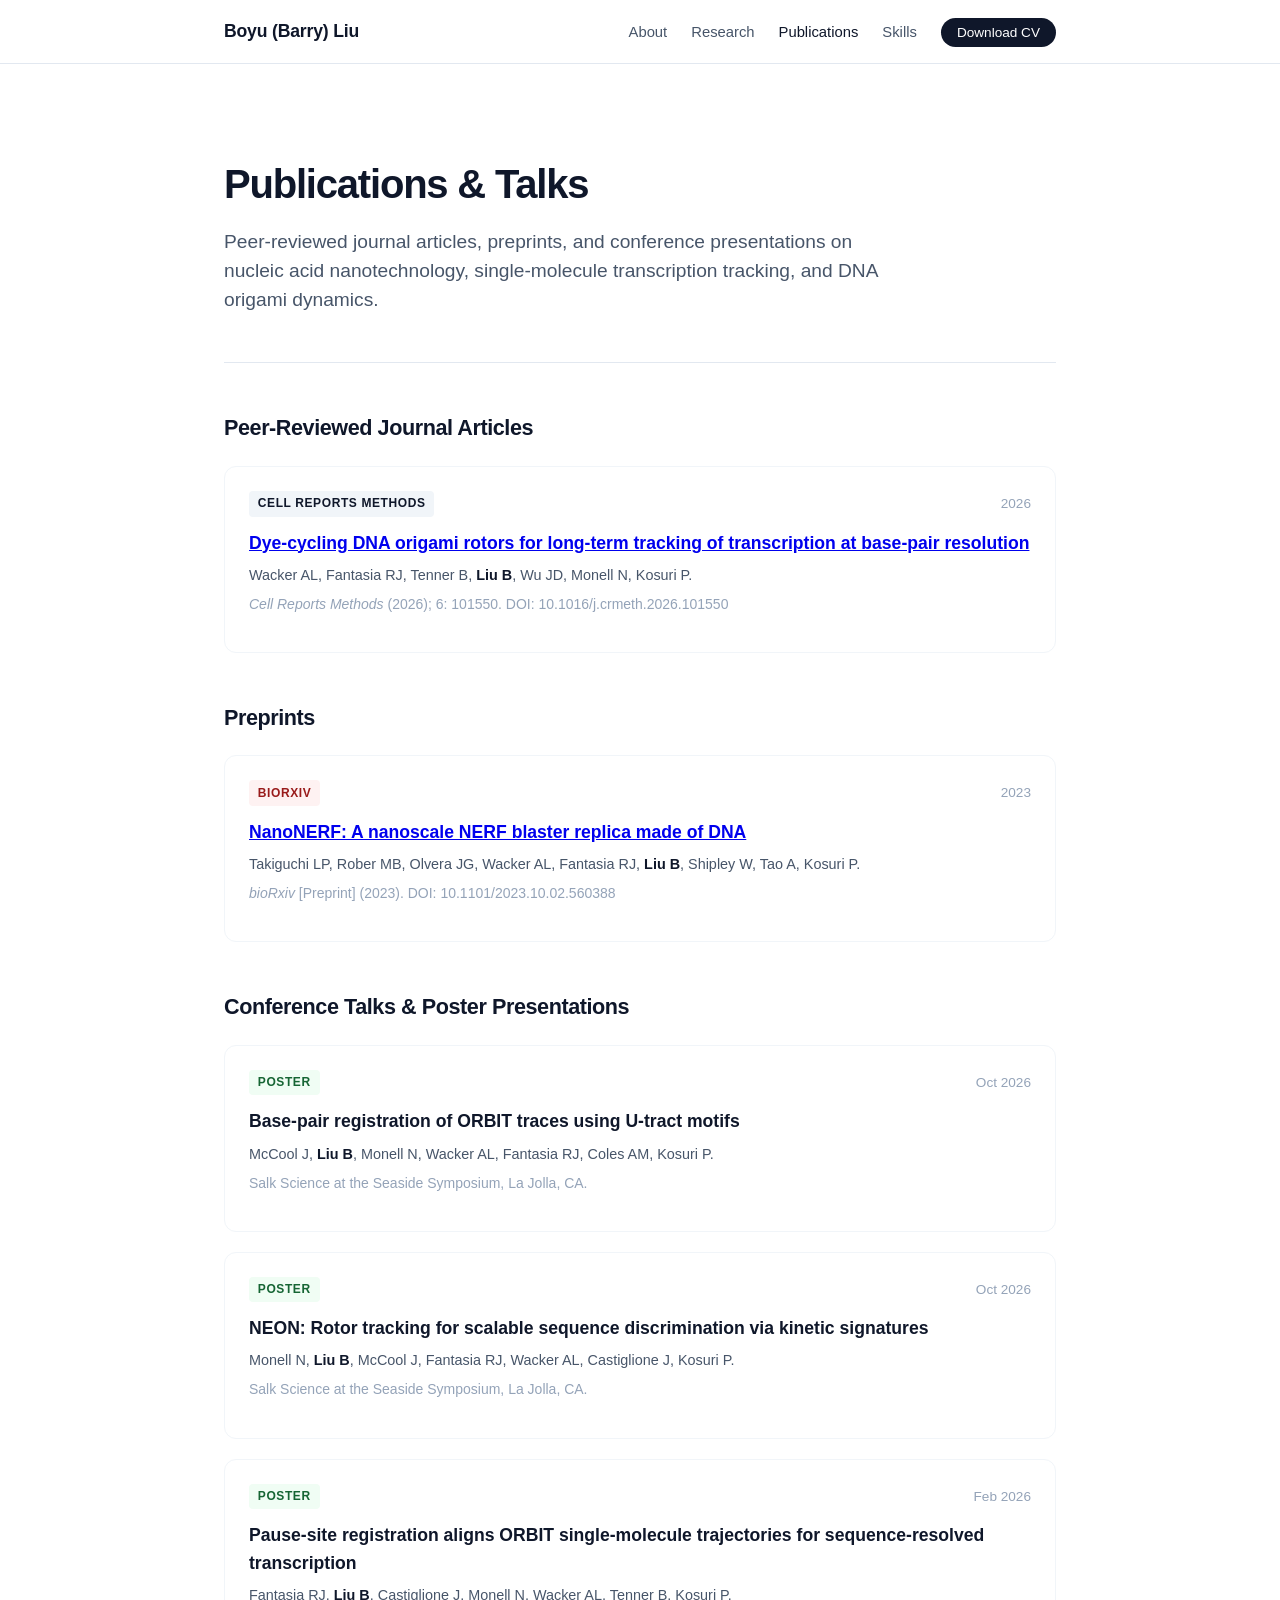
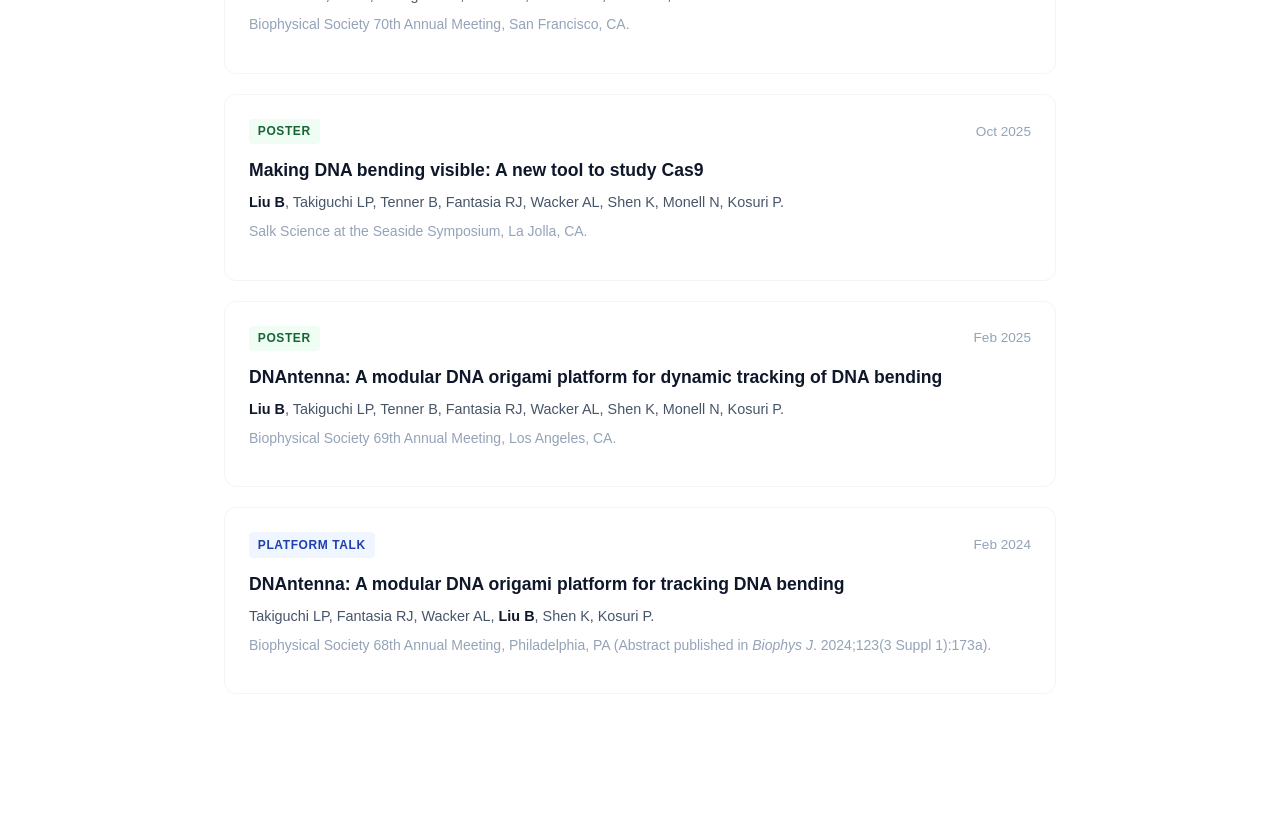
==== publications.html @ 41443f29 "Try rembedded url to fix the DOI not loading issue" ====
<!DOCTYPE html>
<html lang="en">
<head>
  <meta charset="UTF-8">
  <meta name="viewport" content="width=device-width, initial-scale=1.0">
  <title>Publications — Boyu (Barry) Liu</title>
  <link rel="stylesheet" href="style.css">
</head>
<body>

  <!-- Fixed Top Navigation Bar -->
  <header class="site-header">
    <div class="header-container">
      <a href="index.html" class="site-title">Boyu (Barry) Liu</a>
      <nav>
        <ul class="nav-menu">
          <li><a href="index.html" class="nav-link">About</a></li>
          <li><a href="research.html" class="nav-link">Research</a></li>
          <li><a href="publications.html" class="nav-link active">Publications</a></li>
          <li><a href="skills.html" class="nav-link">Skills</a></li>
          <li><a href="CV/Boyu Liu CV 2026.pdf" download="Boyu_Liu_CV_2026.pdf" class="nav-link nav-cta">Download CV</a></li>
        </ul>
      </nav>
    </div>
  </header>

  <!-- Main Publications Container -->
  <main class="main-container">
    
    <!-- Hero Section -->
    <section class="hero-section">
      <h1 class="hero-name">Publications & Talks</h1>
      <p class="hero-subtitle">
        Peer-reviewed journal articles, preprints, and conference presentations on nucleic acid nanotechnology, single-molecule transcription tracking, and DNA origami dynamics.
      </p>
    </section>

    <!-- 1. Peer-Reviewed Journal Articles -->
    <section class="publication-group">
      <h2 class="section-title">Peer-Reviewed Journal Articles</h2>
      <div class="card-grid">

        <article class="card">
          <div class="card-header-meta">
            <span class="badge badge-journal">Cell Reports Methods</span>
            <span class="meta-date">2026</span>
          </div>
          <h3 class="card-title"><a href="https://www.cell.com/cell-reports-methods/fulltext/S2667-2375(26)00251-1">
            Dye-cycling DNA origami rotors for long-term tracking of transcription at base-pair resolution</a>
          </h3>
          <p class="authors-list">
            Wacker AL, Fantasia RJ, Tenner B, <strong>Liu B</strong>, Wu JD, Monell N, Kosuri P.
          </p>
          <p class="pub-journal-details">
            <em>Cell Reports Methods</em> (2026); 6: 101550. DOI: 10.1016/j.crmeth.2026.101550
          </p>
        </article>

      </div>
    </section>

    <!-- 2. Preprints -->
    <section class="publication-group">
      <h2 class="section-title">Preprints</h2>
      <div class="card-grid">

        <article class="card">
          <div class="card-header-meta">
            <span class="badge badge-preprint">bioRxiv</span>
            <span class="meta-date">2023</span>
          </div>
          <h3 class="card-title"><a href="https://www.biorxiv.org/content/10.1101/2023.10.02.560388v1">
            NanoNERF: A nanoscale NERF blaster replica made of DNA</a>
          </h3>
          <p class="authors-list">
            Takiguchi LP, Rober MB, Olvera JG, Wacker AL, Fantasia RJ, <strong>Liu B</strong>, Shipley W, Tao A, Kosuri P.
          </p>
          <p class="pub-journal-details">
            <em>bioRxiv</em> [Preprint] (2023). DOI: 10.1101/2023.10.02.560388
          </p>
        </article>

      </div>
    </section>

    <!-- 3. Conference Talks & Posters -->
    <section class="publication-group">
      <h2 class="section-title">Conference Talks & Poster Presentations</h2>
      <div class="card-grid">

        <!-- Poster 1 -->
        <article class="card">
          <div class="card-header-meta">
            <span class="badge badge-poster">Poster</span>
            <span class="meta-date">Oct 2026</span>
          </div>
          <h3 class="card-title">Base-pair registration of ORBIT traces using U-tract motifs</h3>
          <p class="authors-list">
            McCool J, <strong>Liu B</strong>, Monell N, Wacker AL, Fantasia RJ, Coles AM, Kosuri P.
          </p>
          <p class="pub-journal-details">
            Salk Science at the Seaside Symposium, La Jolla, CA.
          </p>
        </article>

        <!-- Poster 2 -->
        <article class="card">
          <div class="card-header-meta">
            <span class="badge badge-poster">Poster</span>
            <span class="meta-date">Oct 2026</span>
          </div>
          <h3 class="card-title">NEON: Rotor tracking for scalable sequence discrimination via kinetic signatures</h3>
          <p class="authors-list">
            Monell N, <strong>Liu B</strong>, McCool J, Fantasia RJ, Wacker AL, Castiglione J, Kosuri P.
          </p>
          <p class="pub-journal-details">
            Salk Science at the Seaside Symposium, La Jolla, CA.
          </p>
        </article>

        <!-- Poster 3 -->
        <article class="card">
          <div class="card-header-meta">
            <span class="badge badge-poster">Poster</span>
            <span class="meta-date">Feb 2026</span>
          </div>
          <h3 class="card-title">Pause-site registration aligns ORBIT single-molecule trajectories for sequence-resolved transcription</h3>
          <p class="authors-list">
            Fantasia RJ, <strong>Liu B</strong>, Castiglione J, Monell N, Wacker AL, Tenner B, Kosuri P.
          </p>
          <p class="pub-journal-details">
            Biophysical Society 70th Annual Meeting, San Francisco, CA.
          </p>
        </article>

        <!-- Poster 4 -->
        <article class="card">
          <div class="card-header-meta">
            <span class="badge badge-poster">Poster</span>
            <span class="meta-date">Oct 2025</span>
          </div>
          <h3 class="card-title">Making DNA bending visible: A new tool to study Cas9</h3>
          <p class="authors-list">
            <strong>Liu B</strong>, Takiguchi LP, Tenner B, Fantasia RJ, Wacker AL, Shen K, Monell N, Kosuri P.
          </p>
          <p class="pub-journal-details">
            Salk Science at the Seaside Symposium, La Jolla, CA.
          </p>
        </article>

        <!-- Poster 5 -->
        <article class="card">
          <div class="card-header-meta">
            <span class="badge badge-poster">Poster</span>
            <span class="meta-date">Feb 2025</span>
          </div>
          <h3 class="card-title">DNAntenna: A modular DNA origami platform for dynamic tracking of DNA bending</h3>
          <p class="authors-list">
            <strong>Liu B</strong>, Takiguchi LP, Tenner B, Fantasia RJ, Wacker AL, Shen K, Monell N, Kosuri P.
          </p>
          <p class="pub-journal-details">
            Biophysical Society 69th Annual Meeting, Los Angeles, CA.
          </p>
        </article>

        <!-- Platform Talk -->
        <article class="card">
          <div class="card-header-meta">
            <span class="badge badge-talk">Platform Talk</span>
            <span class="meta-date">Feb 2024</span>
          </div>
          <h3 class="card-title">DNAntenna: A modular DNA origami platform for tracking DNA bending</h3>
          <p class="authors-list">
            Takiguchi LP, Fantasia RJ, Wacker AL, <strong>Liu B</strong>, Shen K, Kosuri P.
          </p>
          <p class="pub-journal-details">
            Biophysical Society 68th Annual Meeting, Philadelphia, PA (Abstract published in <em>Biophys J</em>. 2024;123(3 Suppl 1):173a).
          </p>
        </article>

      </div>
    </section>

  </main>

</body>
</html>
---- style.css ----
/* ==========================================================================
   Global Theme Variables (Inspired by Take Control & Minimal Gallery)
   ========================================================================== */
:root {
  /* Color Palette */
  --bg-primary: #ffffff;
  --bg-secondary: #f8fafc;
  --bg-header: rgba(255, 255, 255, 0.85);
  --text-primary: #0f172a;
  --text-secondary: #475569;
  --text-muted: #94a3b8;
  --accent-color: #0f172a;
  --accent-hover: #1e293b;
  --border-color: #e2e8f0;
  --card-bg: #ffffff;
  --card-border: #f1f5f9;

  /* Typography & Layout */
  --font-sans: -apple-system, BlinkMacSystemFont, "SF Pro Display", "SF Pro Text", "Segoe UI", Roboto, sans-serif;
  --max-width: 880px;
  --header-height: 64px;
  --radius-sm: 8px;
  --radius-md: 12px;
  --radius-full: 9999px;
  --shadow-sm: 0 1px 3px rgba(0, 0, 0, 0.05);
  --shadow-md: 0 4px 12px rgba(0, 0, 0, 0.05);
}

/* Base Styles */
* {
  box-sizing: border-box;
  margin: 0;
  padding: 0;
}

body {
  font-family: var(--font-sans);
  background-color: var(--bg-primary);
  color: var(--text-primary);
  line-height: 1.6;
  -webkit-font-smoothing: antialiased;
  padding-top: var(--header-height);
}

/* ==========================================================================
   1. Top Sticky Header & Navigation Bar
   ========================================================================== */
.site-header {
  position: fixed;
  top: 0;
  left: 0;
  right: 0;
  height: var(--header-height);
  background: var(--bg-header);
  backdrop-filter: blur(12px);
  -webkit-backdrop-filter: blur(12px);
  border-bottom: 1px solid var(--border-color);
  z-index: 1000;
  display: flex;
  align-items: center;
}

.header-container {
  width: 100%;
  max-width: var(--max-width);
  margin: 0 auto;
  padding: 0 1.5rem;
  display: flex;
  justify-content: space-between;
  align-items: center;
}

.site-title {
  font-size: 1.1rem;
  font-weight: 600;
  color: var(--text-primary);
  text-decoration: none;
  letter-spacing: -0.01em;
}

.nav-menu {
  display: flex;
  align-items: center;
  gap: 1.5rem;
  list-style: none;
}

.nav-link {
  font-size: 0.925rem;
  font-weight: 500;
  color: var(--text-secondary);
  text-decoration: none;
  transition: color 0.15s ease;
}

.nav-link:hover,
.nav-link.active {
  color: var(--text-primary);
}

.nav-cta {
  background-color: var(--accent-color);
  color: #ffffff !important;
  padding: 0.45rem 1rem;
  border-radius: var(--radius-full);
  font-size: 0.85rem;
  font-weight: 500;
  transition: background-color 0.15s ease;
}

.nav-cta:hover {
  background-color: var(--accent-hover);
}

/* ==========================================================================
   2. Page Container & Hero Layout
   ========================================================================== */
.main-container {
  max-width: var(--max-width);
  margin: 0 auto;
  padding: 3rem 1.5rem 5rem;
}

.hero-section {
  padding: 2.5rem 0 3rem;
  border-bottom: 1px solid var(--border-color);
  margin-bottom: 3rem;
}

.hero-name {
  font-size: 2.5rem;
  font-weight: 700;
  letter-spacing: -0.03em;
  color: var(--text-primary);
  margin-bottom: 0.75rem;
}

.hero-subtitle {
  font-size: 1.2rem;
  color: var(--text-secondary);
  font-weight: 400;
  max-width: 680px;
  line-height: 1.5;
}

/* Cards & Section Styling */
.section-title {
  font-size: 1.35rem;
  font-weight: 600;
  letter-spacing: -0.02em;
  margin-bottom: 1.25rem;
  color: var(--text-primary);
}

.card-grid {
  display: grid;
  gap: 1.25rem;
  margin-bottom: 3rem;
}

.card {
  background-color: var(--card-bg);
  border: 1px solid var(--card-border);
  border-radius: var(--radius-md);
  padding: 1.5rem;
  transition: border-color 0.2s ease, box-shadow 0.2s ease;
}

.card:hover {
  border-color: var(--border-color);
  box-shadow: var(--shadow-md);
}

.card-title {
  font-size: 1.1rem;
  font-weight: 600;
  color: var(--text-primary);
  margin-bottom: 0.5rem;
}

.card-description {
  color: var(--text-secondary);
  font-size: 0.95rem;
}

/* Responsive Styles */
@media (max-width: 640px) {
  .hero-name {
    font-size: 2rem;
  }
  .nav-menu {
    gap: 1rem;
  }
  .nav-link {
    font-size: 0.85rem;
  }
}

/* Additional Research Component Styles */
.card-header-meta {
  display: flex;
  justify-content: space-between;
  align-items: center;
  margin-bottom: 0.75rem;
}

.badge {
  font-size: 0.75rem;
  font-weight: 600;
  text-transform: uppercase;
  letter-spacing: 0.05em;
  background-color: #f1f5f9;
  color: #334155;
  padding: 0.2rem 0.55rem;
  border-radius: 4px;
}

.meta-date {
  font-size: 0.85rem;
  color: var(--text-muted);
}

.key-points {
  margin: 1rem 0 1.25rem 1.2rem;
  color: var(--text-secondary);
  font-size: 0.925rem;
  line-height: 1.5;
}

.key-points li {
  margin-bottom: 0.4rem;
}

.tech-stack {
  display: flex;
  flex-wrap: wrap;
  gap: 0.4rem;
  margin-top: 1rem;
  padding-top: 1rem;
  border-top: 1px dashed var(--border-color);
}

.tag {
  font-size: 0.775rem;
  font-weight: 500;
  color: var(--text-secondary);
  background-color: var(--bg-secondary);
  border: 1px solid var(--border-color);
  padding: 0.2rem 0.6rem;
  border-radius: var(--radius-full);
}

/* Publication Specific Styles */
.authors-list {
  font-size: 0.9rem;
  color: var(--text-secondary);
  margin-bottom: 0.4rem;
  line-height: 1.5;
}

.authors-list strong {
  color: var(--text-primary);
  font-weight: 600;
}

.pub-journal-details {
  font-size: 0.875rem;
  color: var(--text-muted);
  margin-bottom: 0.8rem;
}

.pub-actions {
  margin-top: 0.75rem;
  padding-top: 0.75rem;
  border-top: 1px dashed var(--border-color);
}

.btn-doi {
  display: inline-block;
  font-size: 0.8rem;
  font-weight: 500;
  color: var(--text-primary);
  background-color: var(--bg-secondary);
  border: 1px solid var(--border-color);
  padding: 0.3rem 0.75rem;
  border-radius: var(--radius-sm);
  text-decoration: none;
  transition: all 0.15s ease;
}

.btn-doi:hover {
  background-color: var(--accent-color);
  color: #ffffff;
  border-color: var(--accent-color);
}

/* Publication Badges */
.badge-journal {
  background-color: #f1f5f9;
  color: #0f172a;
}

.badge-preprint {
  background-color: #fef2f2;
  color: #991b1b;
}

.badge-poster {
  background-color: #f0fdf4;
  color: #166534;
}

.badge-talk {
  background-color: #eff6ff;
  color: #1e40af;
}

/* Skill Specific Badges & Tags */
.skill-tags {
  display: flex;
  flex-wrap: wrap;
  gap: 0.5rem;
  margin-top: 1rem;
}

.badge-lab {
  background-color: #f0fdf4;
  color: #166534;
}

.badge-comp {
  background-color: #eff6ff;
  color: #1e40af;
}

.badge-general {
  background-color: #faf5ff;
  color: #6b21a8;
}
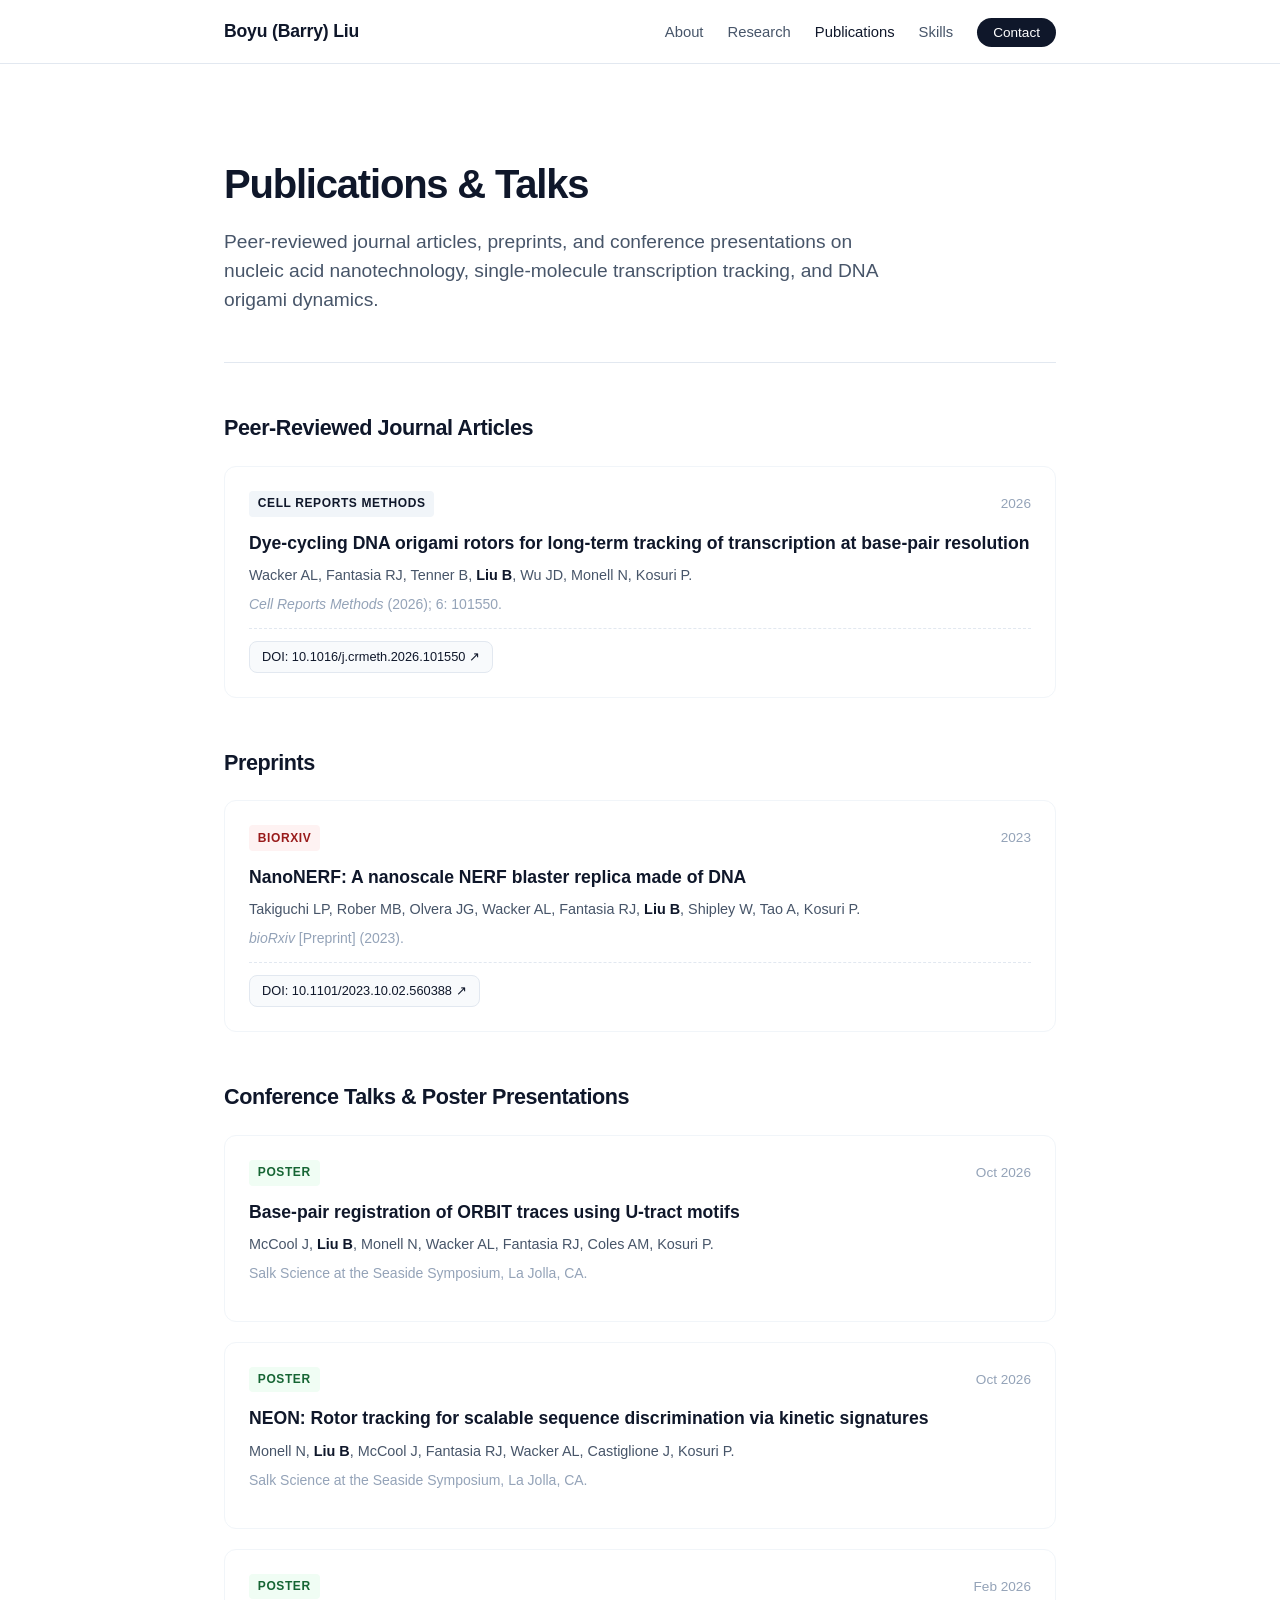
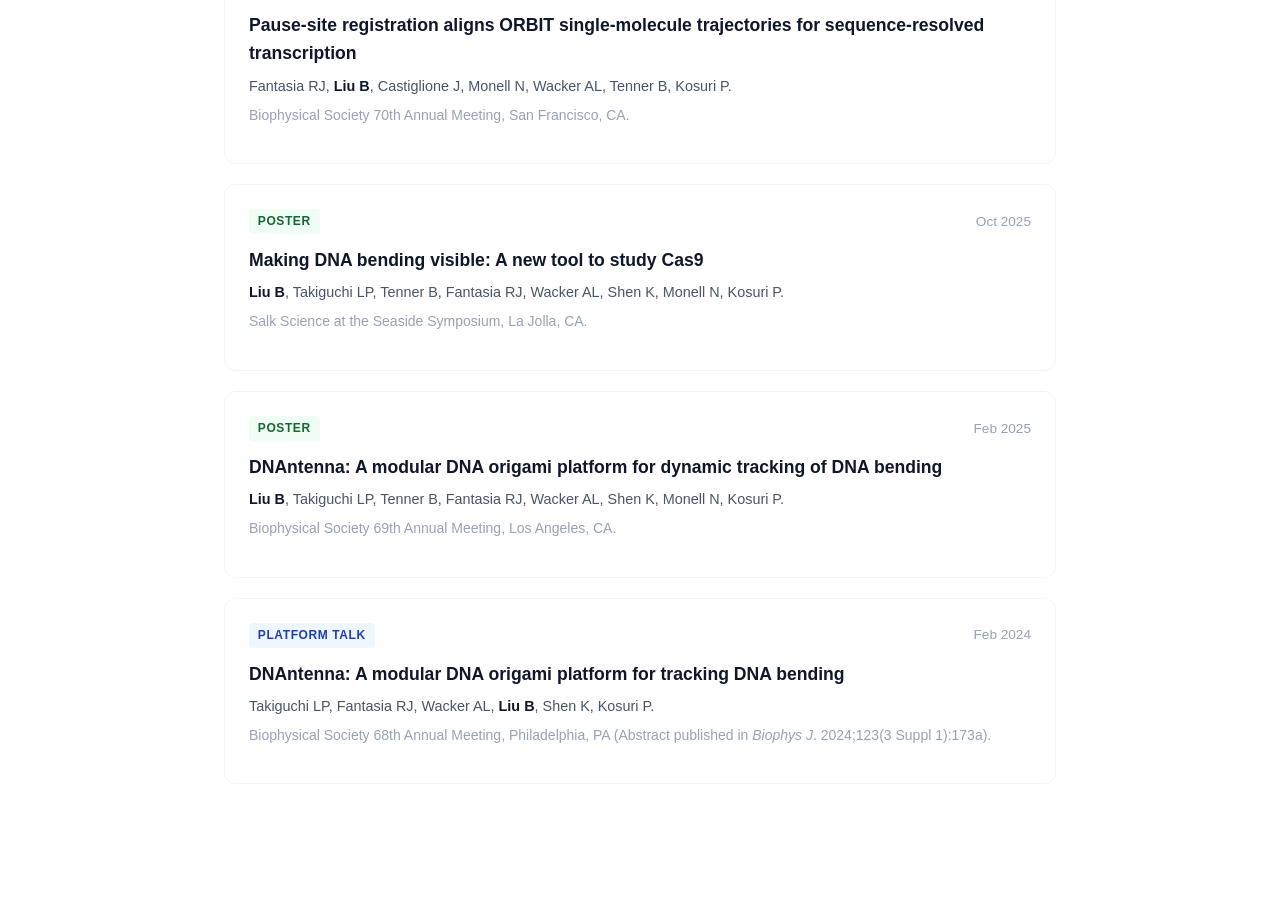
==== commit a42cb3ce: "Again, try to fix the broken DOI" ====
--- a/publications.html
+++ b/publications.html
@@ -18,7 +18,7 @@
           <li><a href="research.html" class="nav-link">Research</a></li>
           <li><a href="publications.html" class="nav-link active">Publications</a></li>
           <li><a href="skills.html" class="nav-link">Skills</a></li>
-          <li><a href="CV/Boyu Liu CV 2026.pdf" download="Boyu_Liu_CV_2026.pdf" class="nav-link nav-cta">Download CV</a></li>
+          <li><a href="mailto:barryliuapp@gmail.com" class="nav-link nav-cta">Contact</a></li>
         </ul>
       </nav>
     </div>
@@ -45,15 +45,16 @@
             <span class="badge badge-journal">Cell Reports Methods</span>
             <span class="meta-date">2026</span>
           </div>
-          <h3 class="card-title"><a href="https://www.cell.com/cell-reports-methods/fulltext/S2667-2375(26)00251-1">
-            Dye-cycling DNA origami rotors for long-term tracking of transcription at base-pair resolution</a>
-          </h3>
+          <h3 class="card-title">Dye-cycling DNA origami rotors for long-term tracking of transcription at base-pair resolution</h3>
           <p class="authors-list">
             Wacker AL, Fantasia RJ, Tenner B, <strong>Liu B</strong>, Wu JD, Monell N, Kosuri P.
           </p>
           <p class="pub-journal-details">
-            <em>Cell Reports Methods</em> (2026); 6: 101550. DOI: 10.1016/j.crmeth.2026.101550
+            <em>Cell Reports Methods</em> (2026); 6: 101550.
           </p>
+          <div class="pub-actions">
+            <a href="https://www.cell.com/cell-reports-methods/fulltext/S2667-2375(26)00251-1" target="_blank" rel="noopener" class="btn-doi">DOI: 10.1016/j.crmeth.2026.101550 ↗</a>
+          </div>
         </article>
 
       </div>
@@ -69,15 +70,16 @@
             <span class="badge badge-preprint">bioRxiv</span>
             <span class="meta-date">2023</span>
           </div>
-          <h3 class="card-title"><a href="https://www.biorxiv.org/content/10.1101/2023.10.02.560388v1">
-            NanoNERF: A nanoscale NERF blaster replica made of DNA</a>
-          </h3>
+          <h3 class="card-title">NanoNERF: A nanoscale NERF blaster replica made of DNA</h3>
           <p class="authors-list">
             Takiguchi LP, Rober MB, Olvera JG, Wacker AL, Fantasia RJ, <strong>Liu B</strong>, Shipley W, Tao A, Kosuri P.
           </p>
           <p class="pub-journal-details">
-            <em>bioRxiv</em> [Preprint] (2023). DOI: 10.1101/2023.10.02.560388
+            <em>bioRxiv</em> [Preprint] (2023).
           </p>
+          <div class="pub-actions">
+            <a href="https://www.biorxiv.org/content/10.1101/2023.10.02.560388v1" target="_blank" rel="noopener" class="btn-doi">DOI: 10.1101/2023.10.02.560388 ↗</a>
+          </div>
         </article>
 
       </div>
@@ -184,4 +186,4 @@
   </main>
 
 </body>
-</html>
+</html>
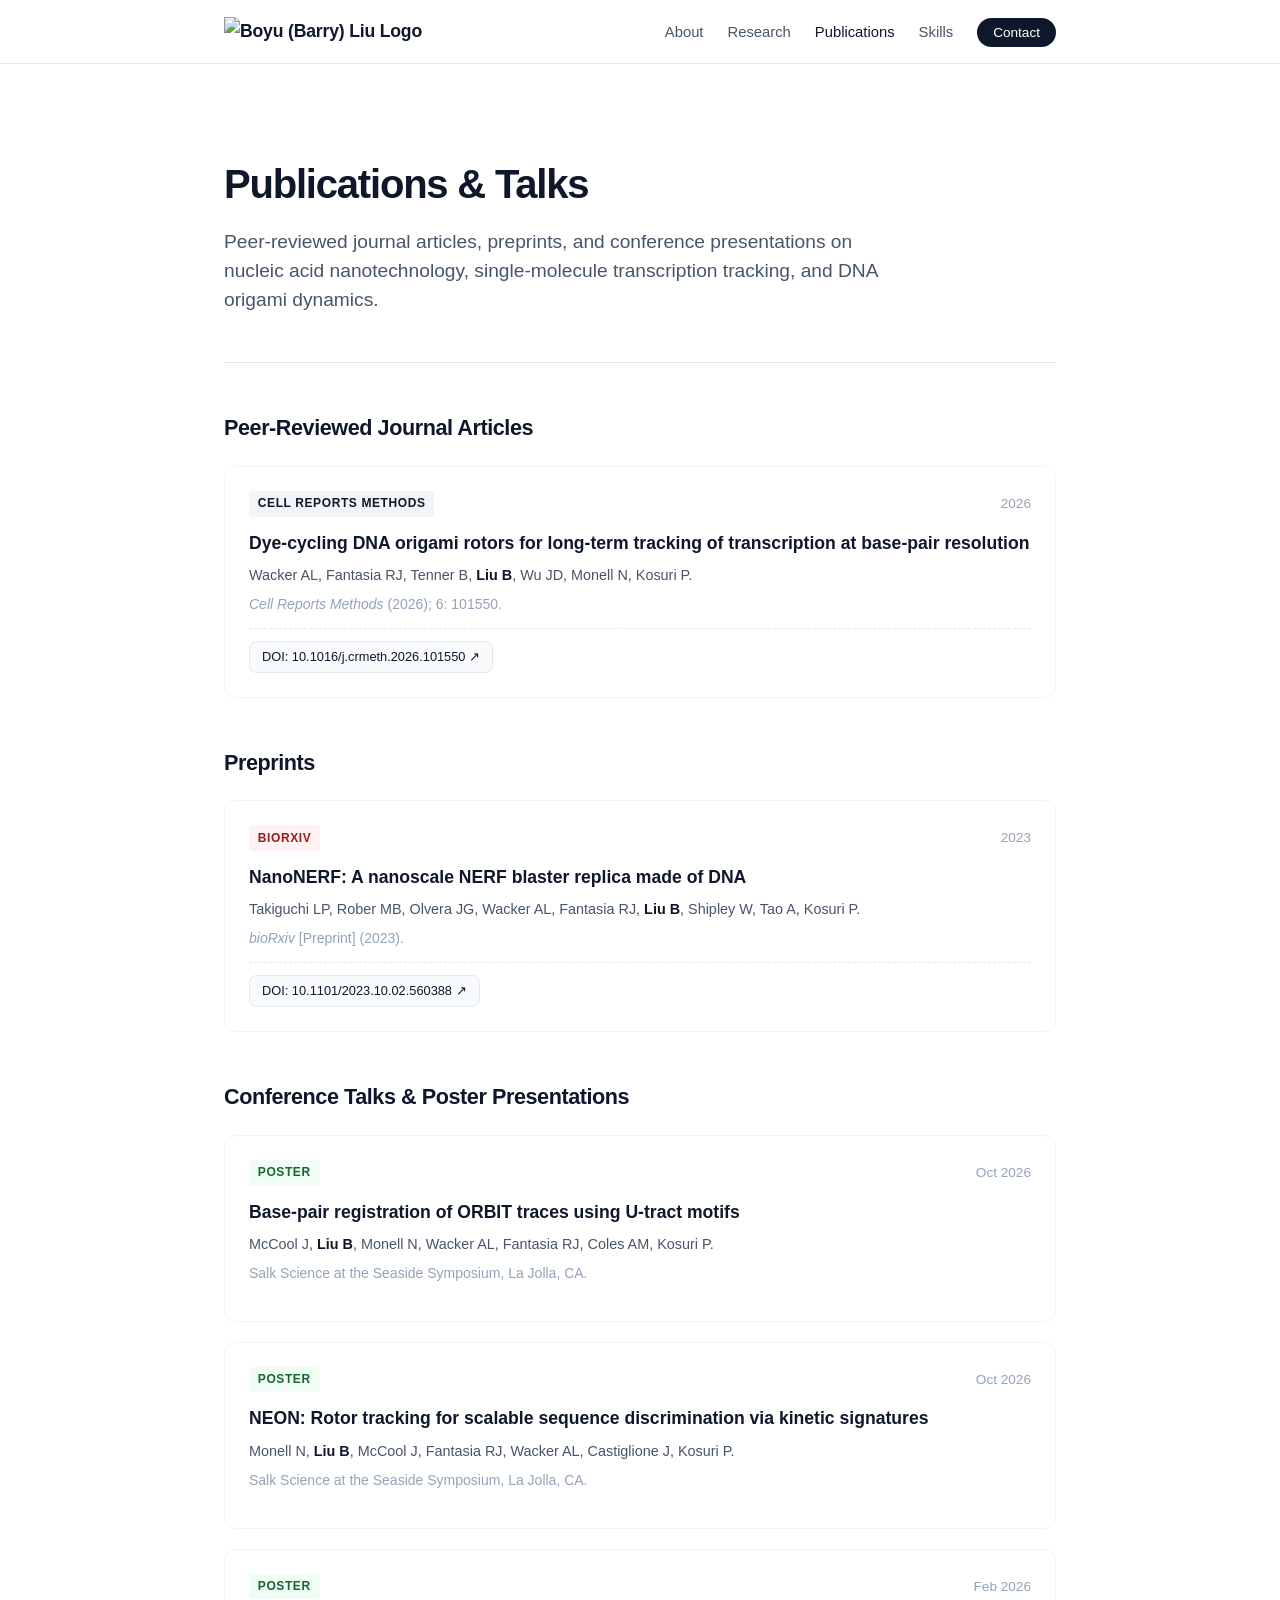
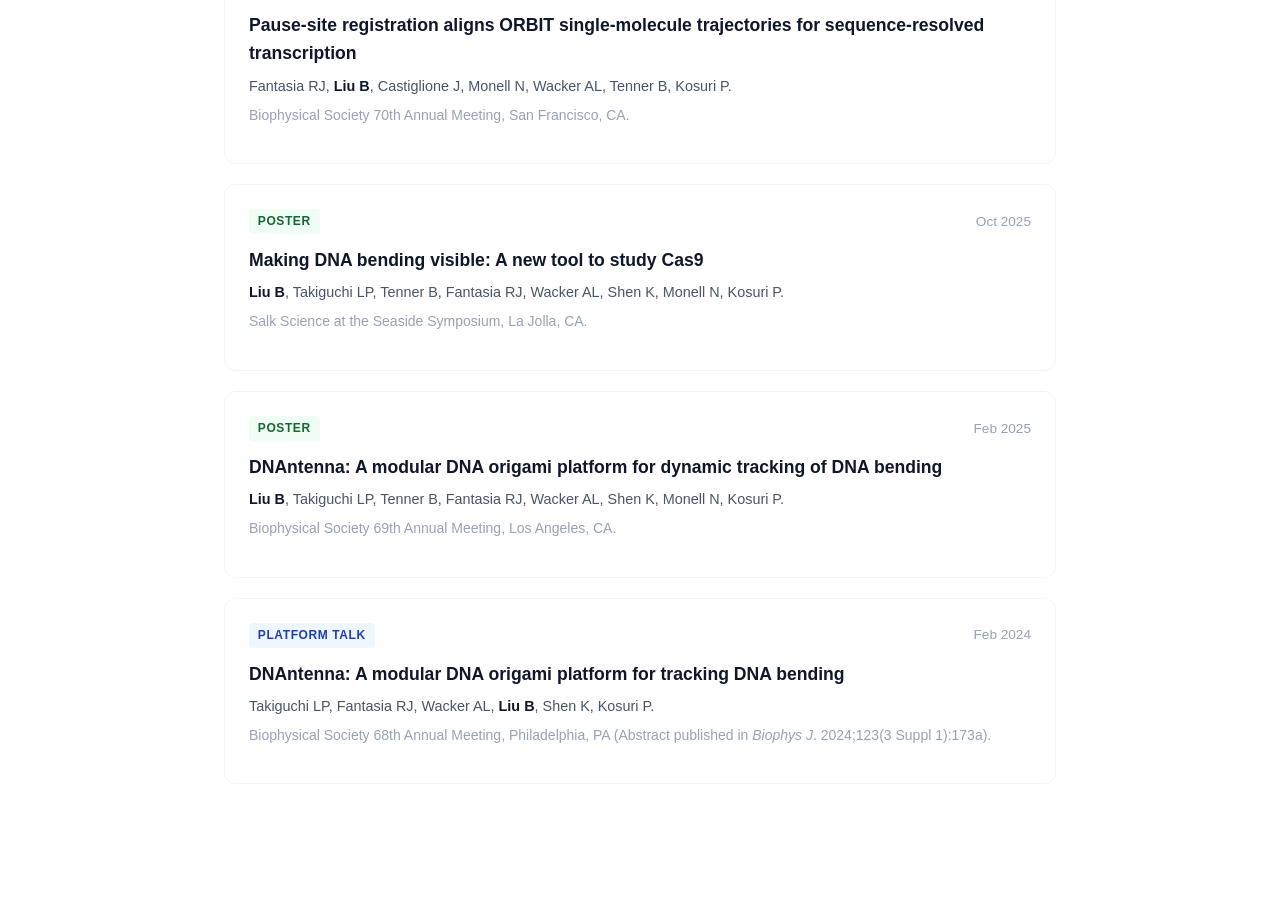
==== commit 38c22752: "Enhance header navigation accessibility and branding Updated navigation link to include aria-label a" ====
--- a/publications.html
+++ b/publications.html
@@ -11,7 +11,9 @@
   <!-- Fixed Top Navigation Bar -->
   <header class="site-header">
     <div class="header-container">
-      <a href="index.html" class="site-title">Boyu (Barry) Liu</a>
+      <a href="index.html" class="site-title" aria-label="Boyu (Barry) Liu - Home">
+        <img src="image/avatar/bl_logo_dna_concept.png" alt="Boyu (Barry) Liu Logo" class="header-logo">
+        </a>
       <nav>
         <ul class="nav-menu">
           <li><a href="index.html" class="nav-link">About</a></li>
@@ -186,4 +188,4 @@
   </main>
 
 </body>
-</html>+</html>
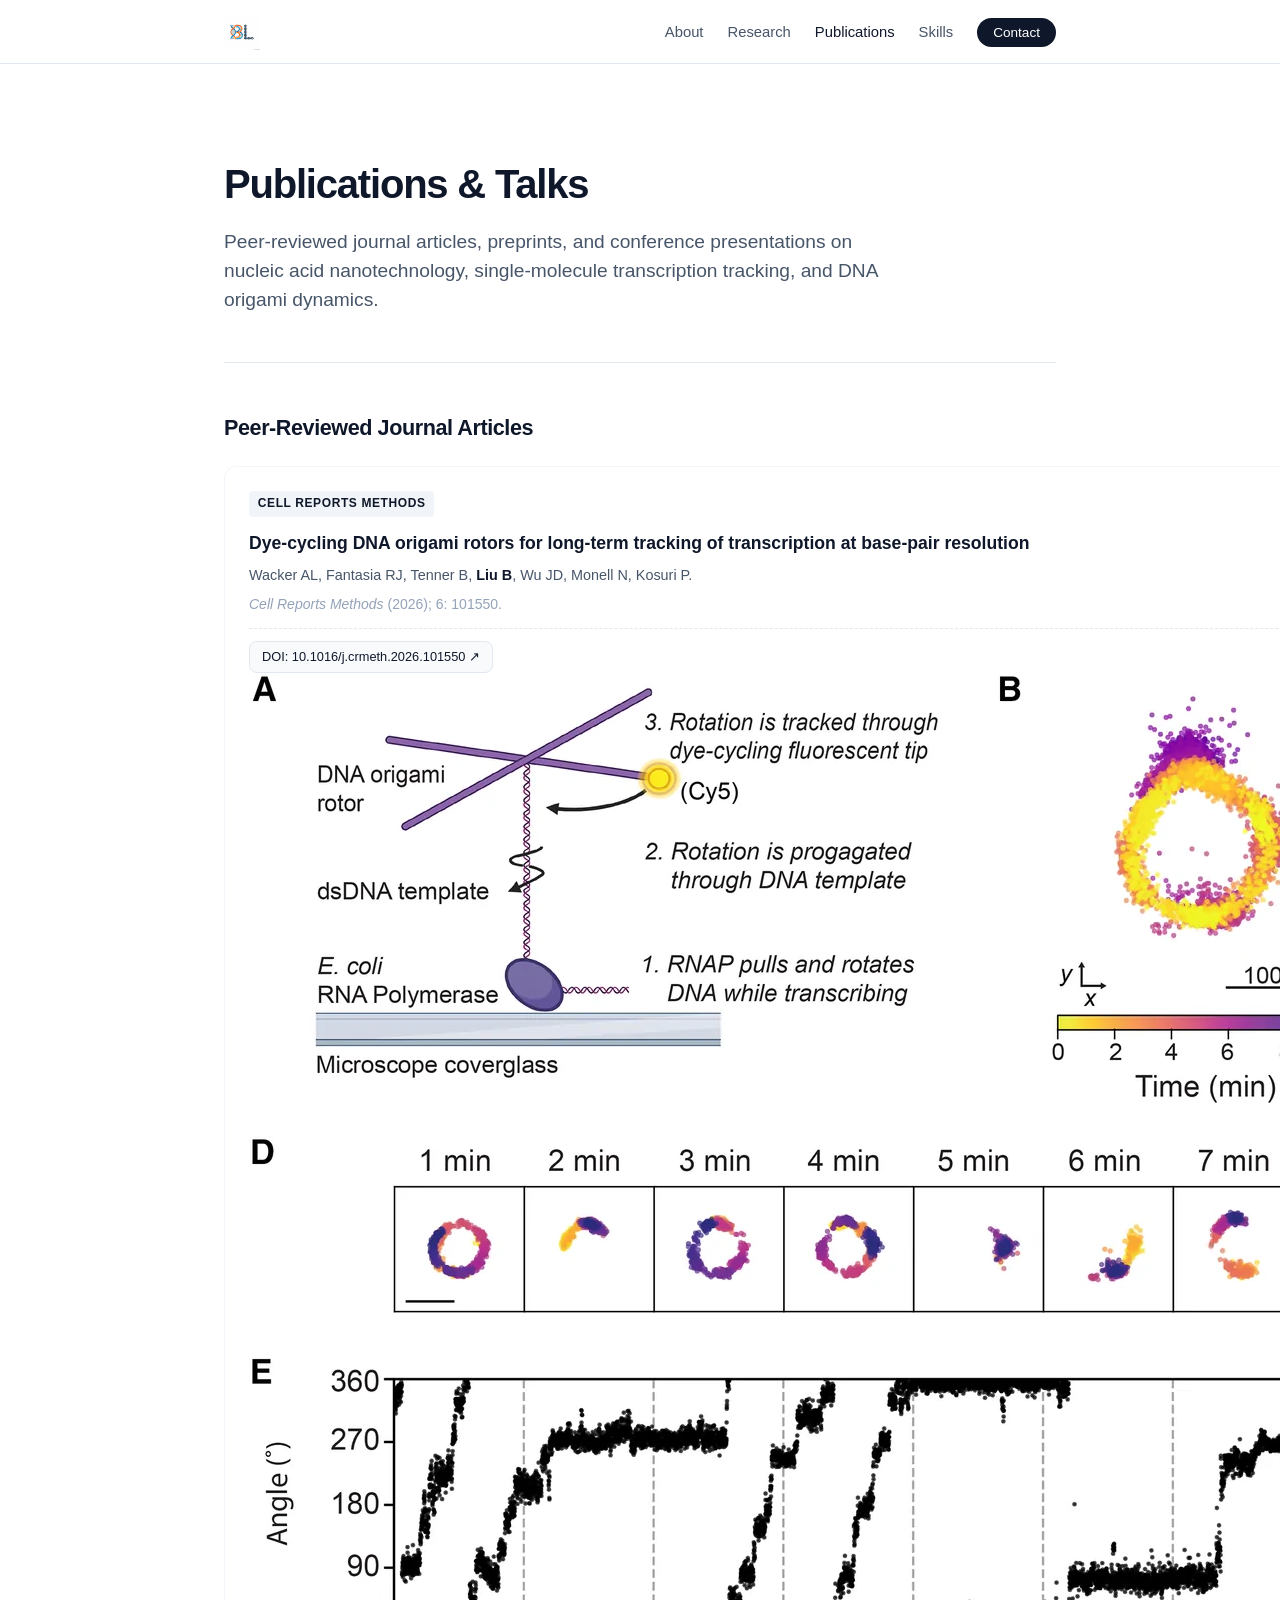
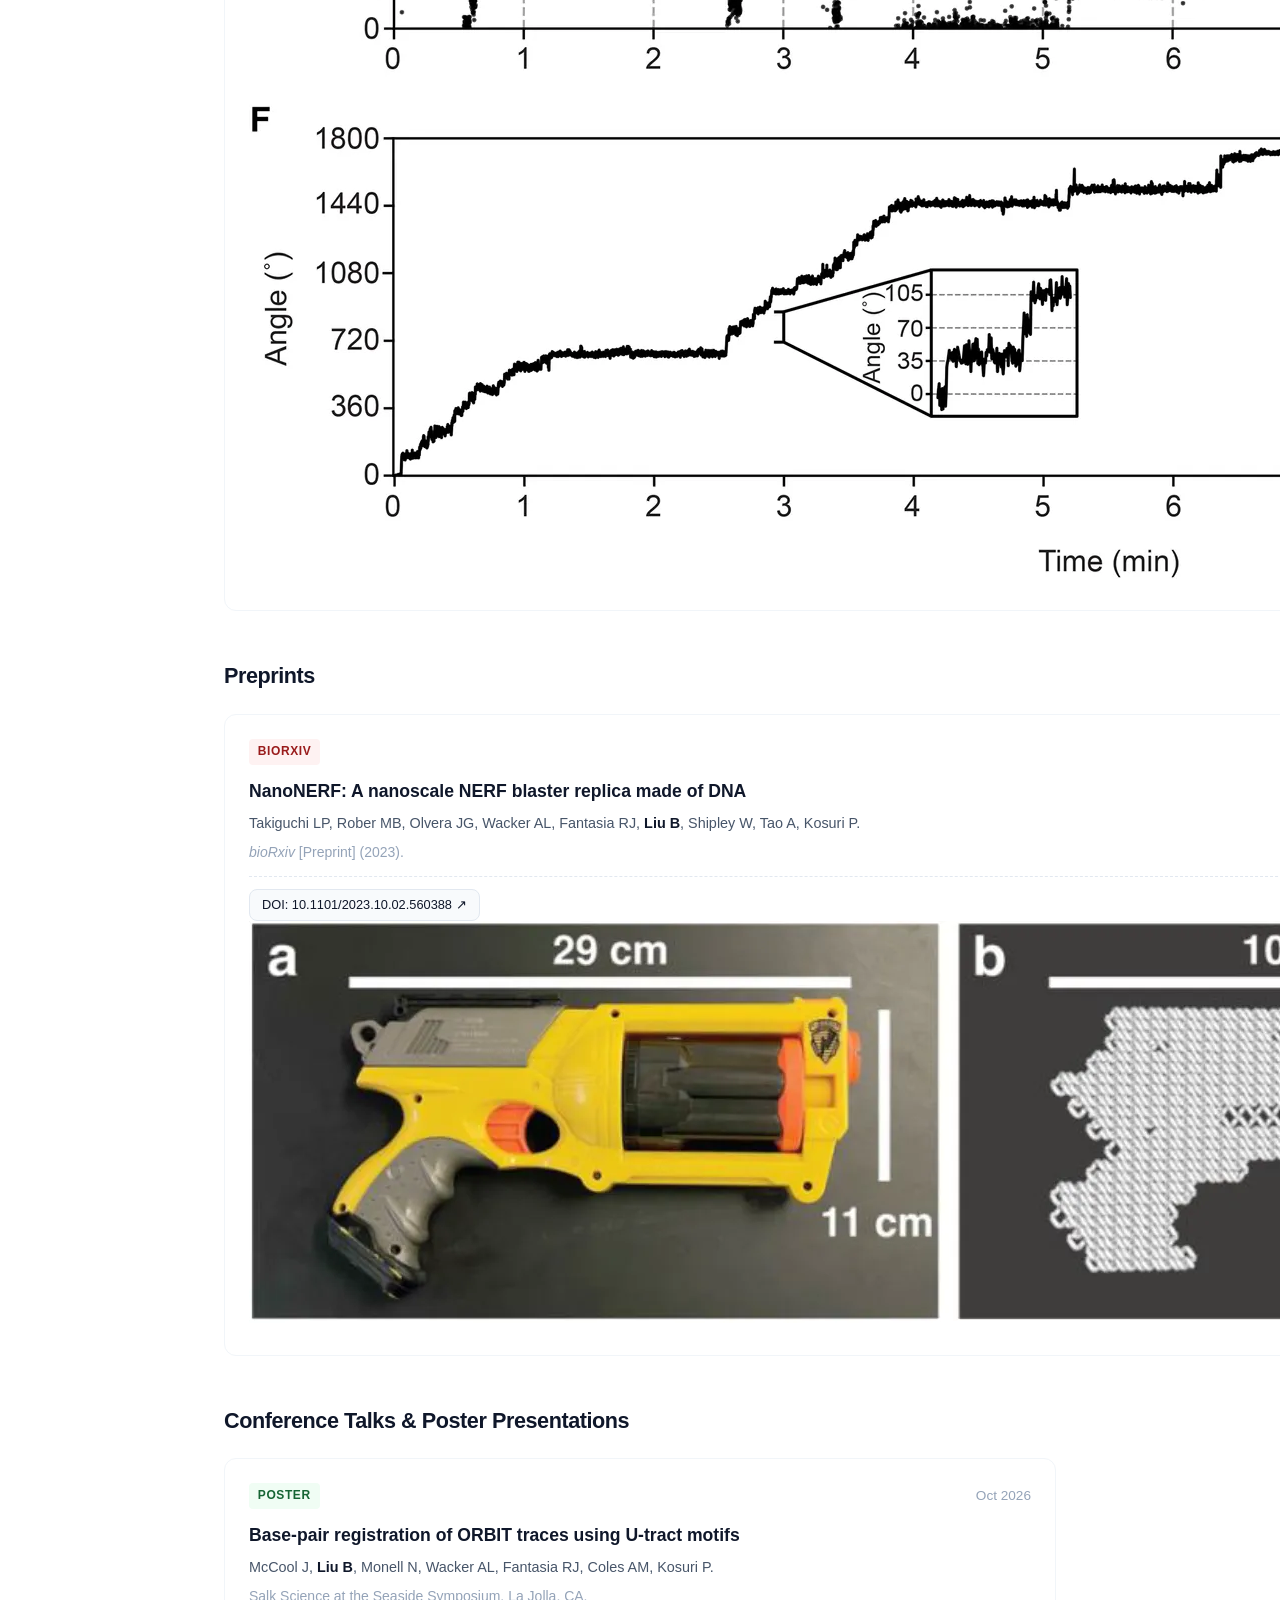
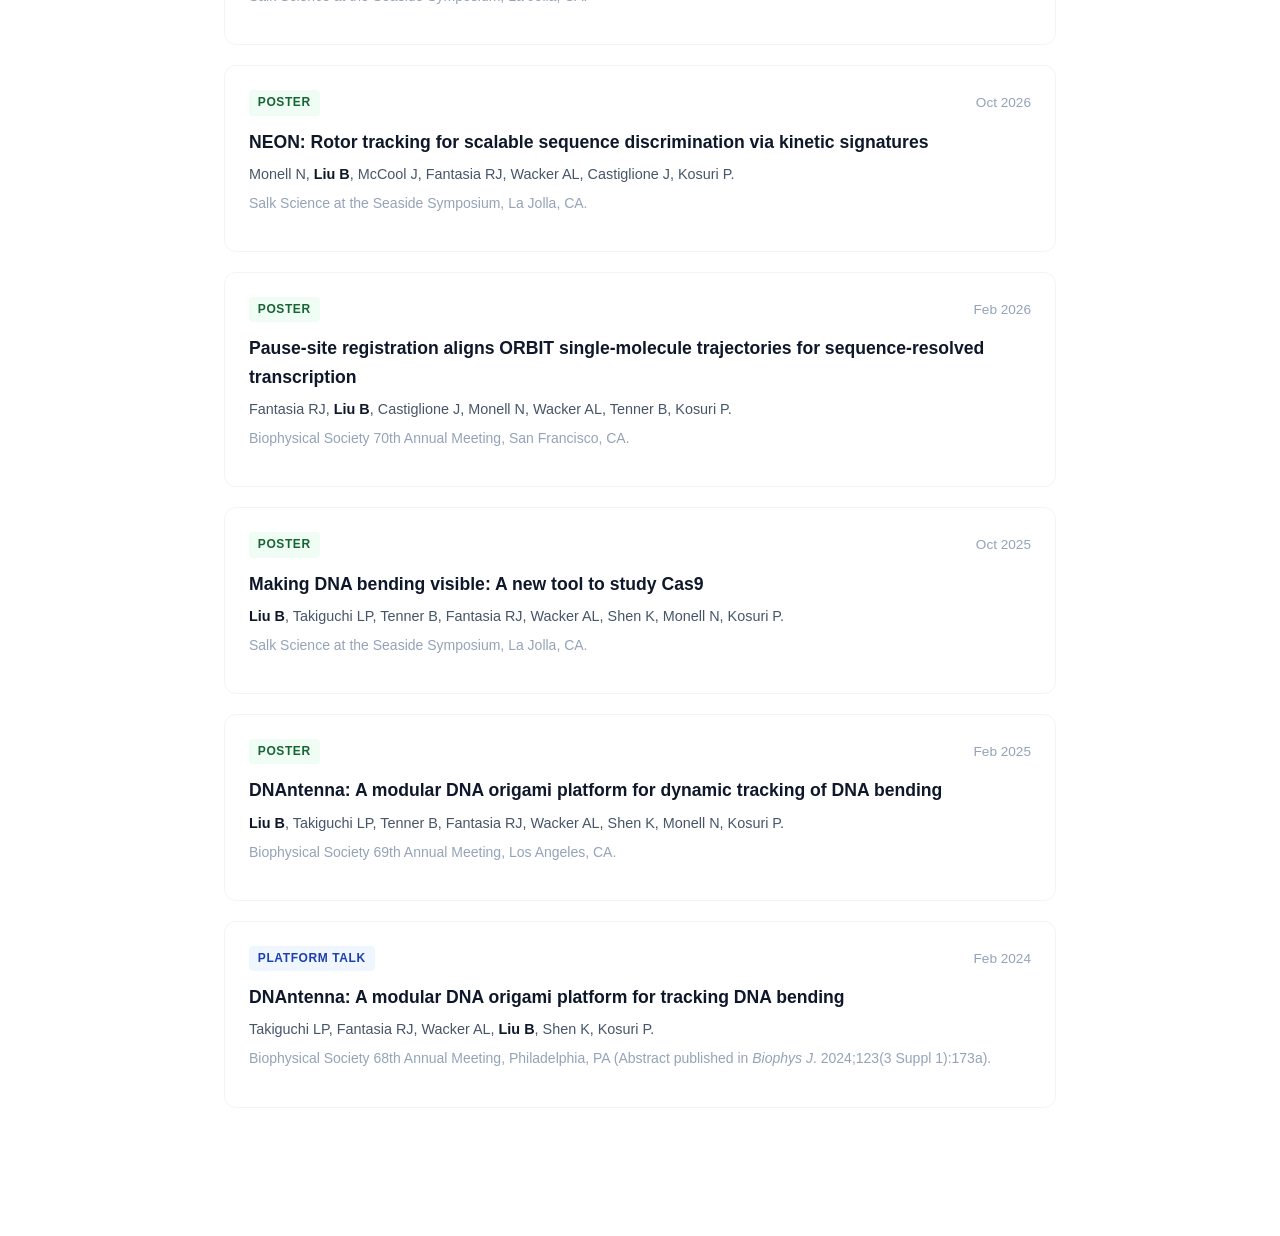
==== commit cd40b103: "Update image paths in publications.html" ====
--- a/publications.html
+++ b/publications.html
@@ -12,7 +12,7 @@
   <header class="site-header">
     <div class="header-container">
       <a href="index.html" class="site-title" aria-label="Boyu (Barry) Liu - Home">
-        <img src="image/avatar/bl_logo_dna_concept.png" alt="Boyu (Barry) Liu Logo" class="header-logo">
+        <img src="images/avatar/bl_logo_dna_concept.png" alt="Boyu (Barry) Liu Logo" class="header-logo">
         </a>
       <nav>
         <ul class="nav-menu">
@@ -57,6 +57,9 @@
           <div class="pub-actions">
             <a href="https://www.cell.com/cell-reports-methods/fulltext/S2667-2375(26)00251-1" target="_blank" rel="noopener" class="btn-doi">DOI: 10.1016/j.crmeth.2026.101550 ↗</a>
           </div>
+          <div class="pub-figure-container">
+            <img src="images/plot/Wacker et al (2026) p2.png" alt="Dye-cycling DNA origami rotors figure" class="pub-figure">
+          </div>
         </article>
 
       </div>
@@ -81,6 +84,9 @@
           </p>
           <div class="pub-actions">
             <a href="https://www.biorxiv.org/content/10.1101/2023.10.02.560388v1" target="_blank" rel="noopener" class="btn-doi">DOI: 10.1101/2023.10.02.560388 ↗</a>
+          </div>
+          <div class="pub-figure-container">
+            <img src="images/plot/Takiguchi et al (2023) p1.png" alt="Nanoscale Maverick replica figure" class="pub-figure">
           </div>
         </article>
 
--- a/style.css
+++ b/style.css
@@ -71,13 +71,17 @@
 }
 
 .site-title {
-  font-size: 1.1rem;
-  font-weight: 600;
-  color: var(--text-primary);
+  display: flex;
+  align-items: center;
   text-decoration: none;
-  letter-spacing: -0.01em;
-}
-
+}
+
+.header-logo {
+  height: 36px; /* Increased from 28px for better standalone visibility */
+  width: auto;
+  display: block;
+  object-fit: contain;
+}
 .nav-menu {
   display: flex;
   align-items: center;
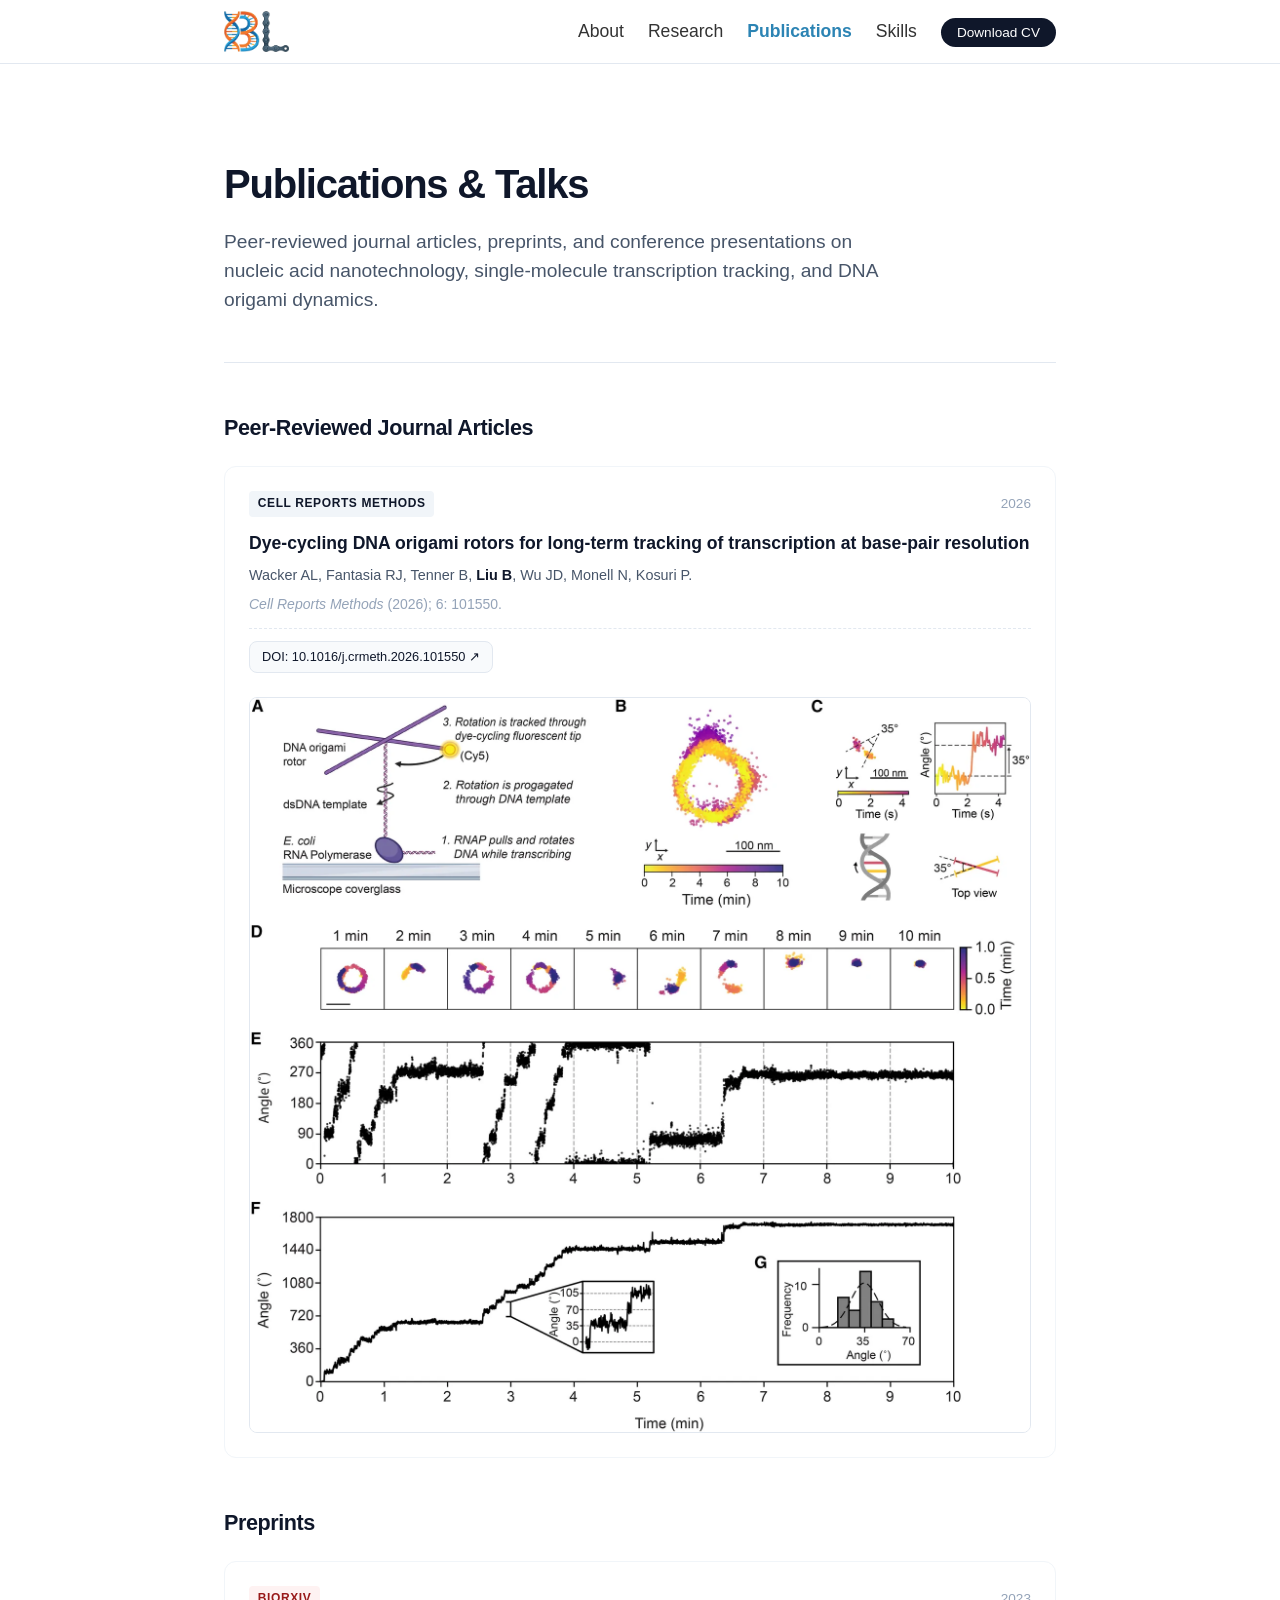
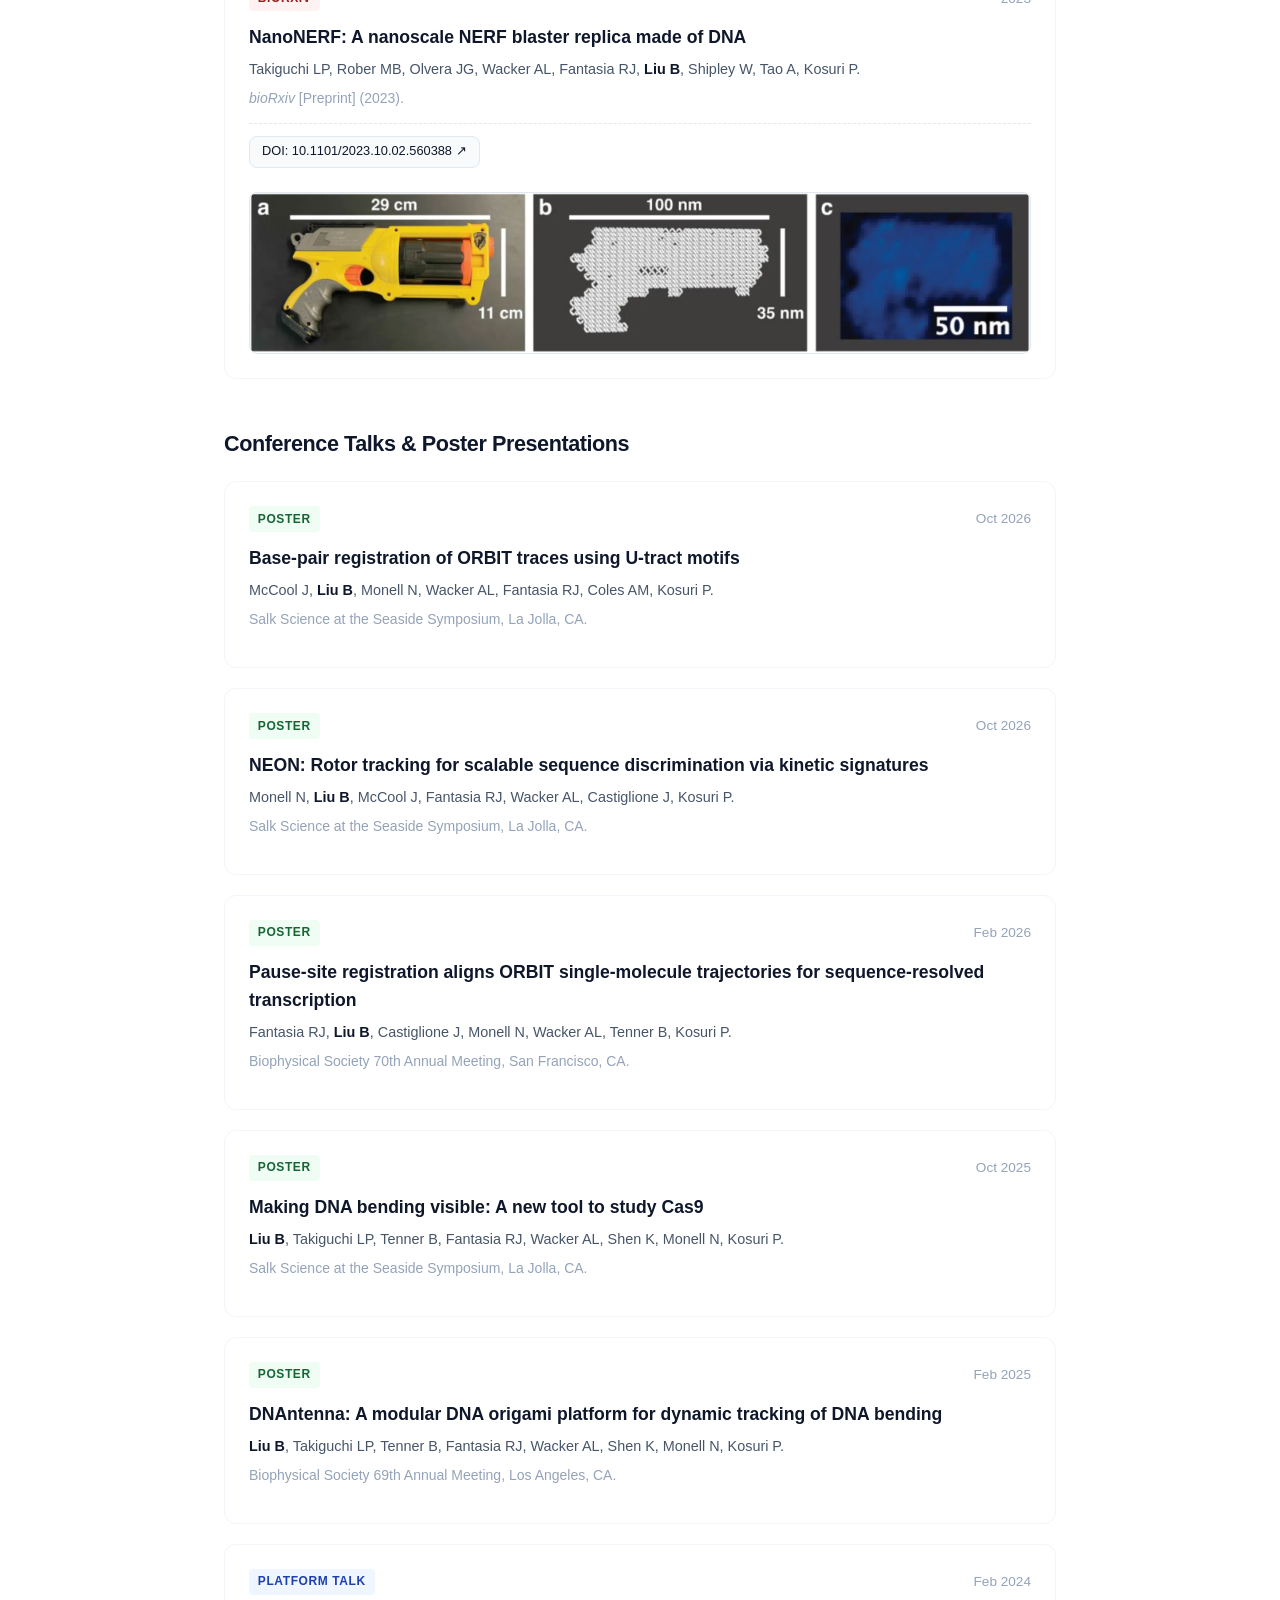
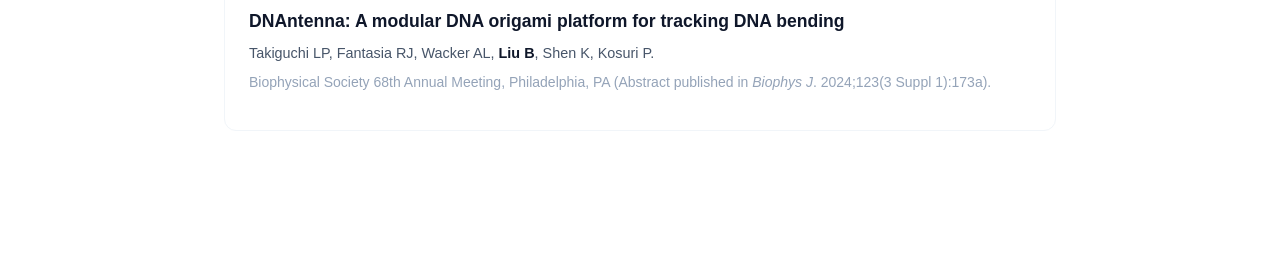
==== commit af927459: "Replace contact link with CV download link" ====
--- a/publications.html
+++ b/publications.html
@@ -20,7 +20,7 @@
           <li><a href="research.html" class="nav-link">Research</a></li>
           <li><a href="publications.html" class="nav-link active">Publications</a></li>
           <li><a href="skills.html" class="nav-link">Skills</a></li>
-          <li><a href="mailto:barryliuapp@gmail.com" class="nav-link nav-cta">Contact</a></li>
+          <li><a href="CV/Boyu Liu CV 2026.pdf" download="Boyu_Liu_CV_2026.pdf" class="nav-link nav-cta">Download CV</a></li>
         </ul>
       </nav>
     </div>
--- a/style.css
+++ b/style.css
@@ -77,11 +77,12 @@
 }
 
 .header-logo {
-  height: 36px; /* Increased from 28px for better standalone visibility */
+  height: 42px; /* Increased from 28px for better standalone visibility */
   width: auto;
   display: block;
   object-fit: contain;
 }
+
 .nav-menu {
   display: flex;
   align-items: center;
@@ -89,31 +90,51 @@
   list-style: none;
 }
 
-.nav-link {
-  font-size: 0.925rem;
+/* Navigation Links - Unify All Visited/Unvisited Link Colors & Remove Underlines */
+.nav-menu a,
+.nav-link,
+.nav-link:link,
+.nav-link:visited {
+  color: #333333 !important;
+  text-decoration: none !important;
+  font-size: 1.1rem;
   font-weight: 500;
-  color: var(--text-secondary);
-  text-decoration: none;
-  transition: color 0.15s ease;
-}
-
+  transition: color 0.2s ease;
+}
+
+/* Current Page Active Highlight & Hover State (#195682) */
+.nav-menu a:hover,
 .nav-link:hover,
-.nav-link.active {
-  color: var(--text-primary);
-}
-
-.nav-cta {
+.nav-menu a.active,
+.nav-menu a.active:link,
+.nav-menu a.active:visited,
+.nav-link.active,
+.nav-link.active:link,
+.nav-link.active:visited {
+  color: #2C84B4 !important;
+  font-weight: 600 !important;
+  text-decoration: none !important;
+}
+
+/* Download CV Button (.nav-cta) - Lock White Text Across All Link/Hover/Visited States */
+.nav-cta,
+.nav-cta:link,
+.nav-cta:visited,
+.nav-cta:hover,
+.nav-cta:active {
   background-color: var(--accent-color);
   color: #ffffff !important;
   padding: 0.45rem 1rem;
   border-radius: var(--radius-full);
   font-size: 0.85rem;
   font-weight: 500;
+  text-decoration: none !important;
   transition: background-color 0.15s ease;
 }
 
 .nav-cta:hover {
   background-color: var(--accent-hover);
+  color: #ffffff !important;
 }
 
 /* ==========================================================================
@@ -298,6 +319,30 @@
   border-color: var(--accent-color);
 }
 
+/* Publication Figure & Image Constraints */
+.pub-figure-container {
+  margin-top: 1.5rem; /* Spacing below the DOI button/line */
+  width: 100%;
+  box-sizing: border-box;
+  border-radius: var(--radius-sm);
+  border: 1px solid var(--border-color);
+  background-color: var(--bg-secondary);
+  overflow: hidden;
+}
+
+.pub-figure {
+  width: 100%;  /* Fills 100% of the container width */
+  height: auto; /* Height is determined entirely by the PNG aspect ratio */
+  display: block;
+}
+
+/* Safety Fallback: Constrain ANY image placed inside a card */
+.card img {
+  max-width: 100%;
+  height: auto;
+  box-sizing: border-box;
+}
+
 /* Publication Badges */
 .badge-journal {
   background-color: #f1f5f9;
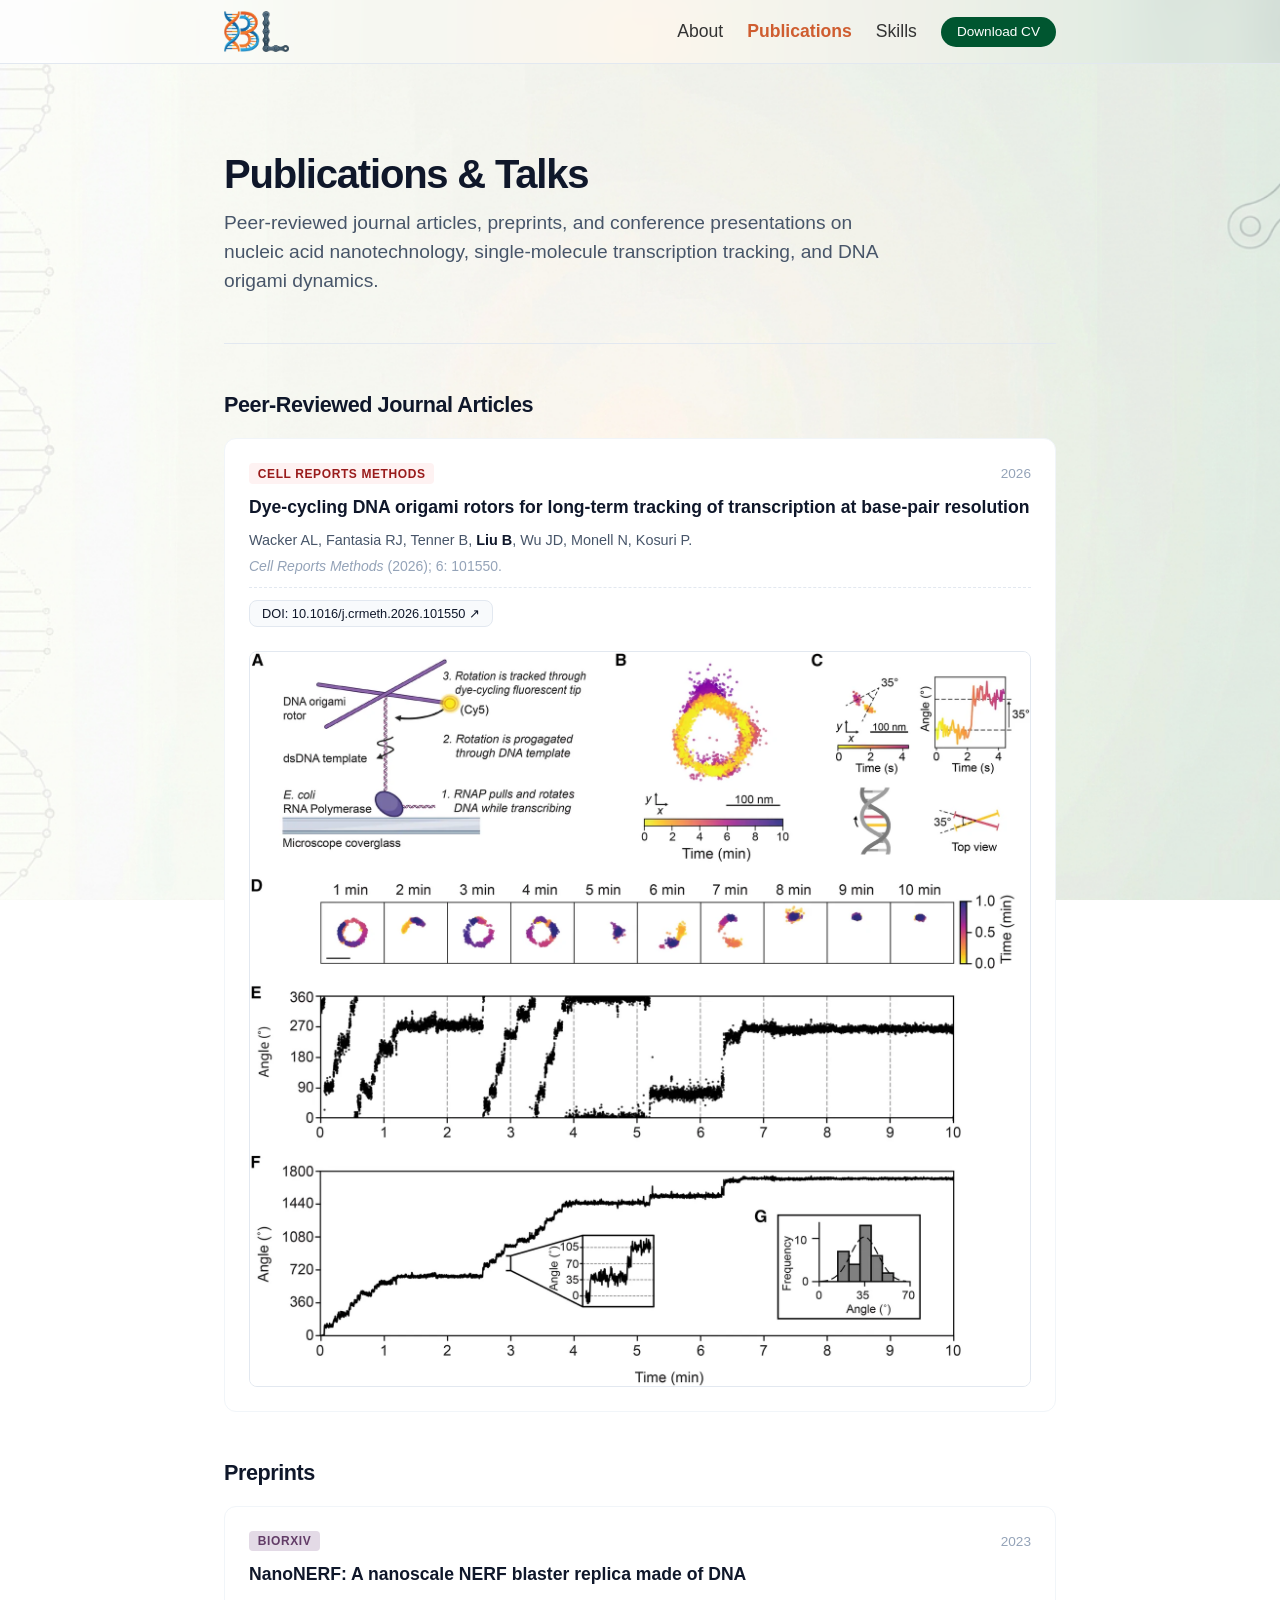
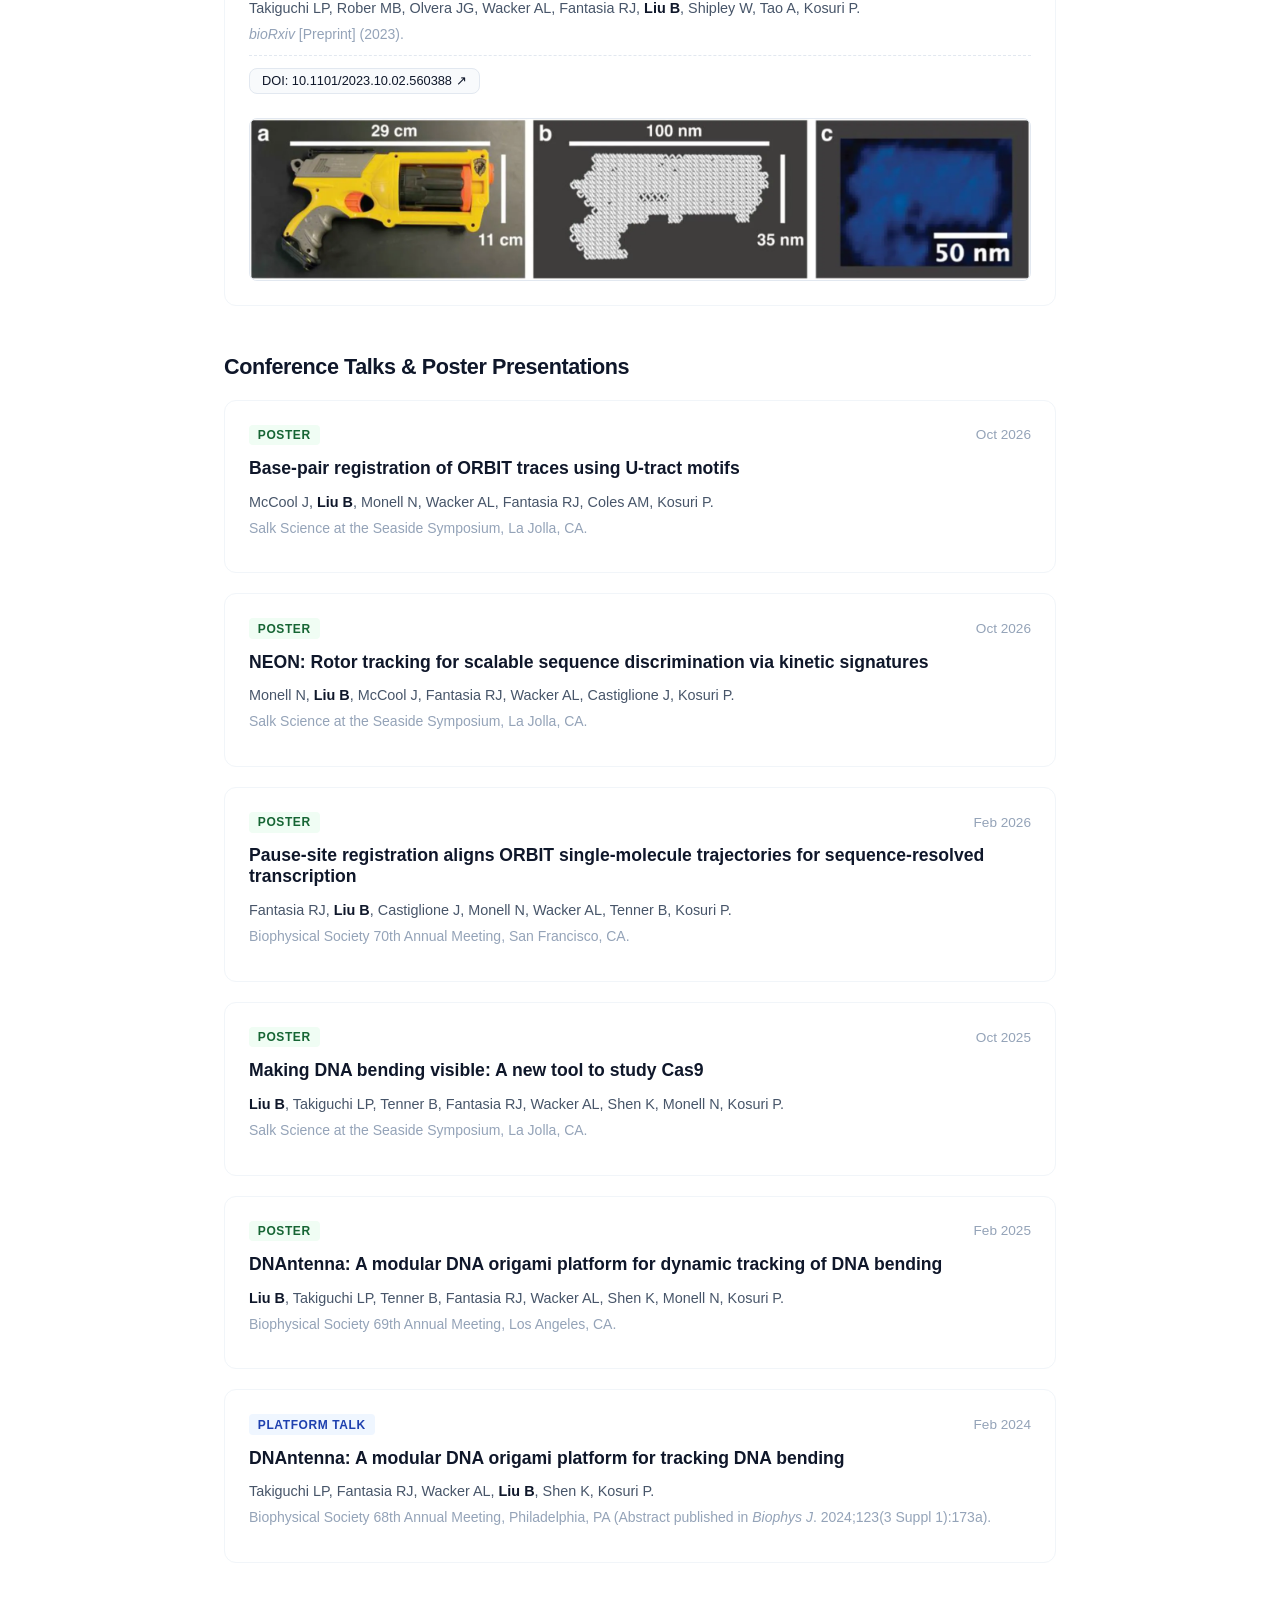
==== commit e3c289ae: "Remove Research link from navigation menu" ====
--- a/publications.html
+++ b/publications.html
@@ -17,7 +17,6 @@
       <nav>
         <ul class="nav-menu">
           <li><a href="index.html" class="nav-link">About</a></li>
-          <li><a href="research.html" class="nav-link">Research</a></li>
           <li><a href="publications.html" class="nav-link active">Publications</a></li>
           <li><a href="skills.html" class="nav-link">Skills</a></li>
           <li><a href="CV/Boyu Liu CV 2026.pdf" download="Boyu_Liu_CV_2026.pdf" class="nav-link nav-cta">Download CV</a></li>
--- a/style.css
+++ b/style.css
@@ -36,10 +36,16 @@
 body {
   font-family: var(--font-sans);
   background-color: var(--bg-primary);
-  color: var(--text-primary);
+  <!-- color: var(--text-primary); -->
   line-height: 1.6;
   -webkit-font-smoothing: antialiased;
   padding-top: var(--header-height);
+  background-image: url('images/avatar/light_wallpaper_dna_bikechain.png');
+  background-size: cover;
+  background-position: center;
+  background-repeat: no-repeat;
+  background-attachment: fixed;
+  color: #2b2b2b; /* Dark neutral text for high contrast on light background */
 }
 
 /* ==========================================================================
@@ -111,7 +117,7 @@
 .nav-link.active,
 .nav-link.active:link,
 .nav-link.active:visited {
-  color: #2C84B4 !important;
+  color: #CF5D30 !important;
   font-weight: 600 !important;
   text-decoration: none !important;
 }
@@ -122,7 +128,7 @@
 .nav-cta:visited,
 .nav-cta:hover,
 .nav-cta:active {
-  background-color: var(--accent-color);
+  background-color: #005630;
   color: #ffffff !important;
   padding: 0.45rem 1rem;
   border-radius: var(--radius-full);
@@ -137,6 +143,30 @@
   color: #ffffff !important;
 }
 
+/* Top Menu Bar Background */
+
+/* 1. Apply wallpaper and bottom border ONLY to the main outer header */
+header,
+.navbar {
+  background-image: url('images/avatar/light_wallpaper_plain.png') !important;
+  background-size: cover !important;
+  background-position: center !important;
+  background-repeat: no-repeat !important;
+}
+
+/* 2. Remove white backgrounds and extra borders from inner menu elements */
+header nav,
+.nav-container,
+.nav-menu,
+.nav-menu ul,
+.nav-menu li {
+  background: transparent !important;
+  background-color: transparent !important;
+  border: none !important;
+  border-bottom: none !important;
+  box-shadow: none !important;
+}
+
 /* ==========================================================================
    2. Page Container & Hero Layout
    ========================================================================== */
@@ -152,6 +182,14 @@
   margin-bottom: 3rem;
 }
 
+/* Hero Image aligned naturally with hero-name and hero-subtitle */
+.hero-avatar {
+  display: block;
+  max-width: 56%;     /* Keeps image contained inside hero-section without forcing a fixed width */
+  height: auto;        /* Maintains native aspect ratio */
+  margin-bottom: 1rem; /* Spacing between the image and hero-name */
+}
+
 .hero-name {
   font-size: 2.5rem;
   font-weight: 700;
@@ -200,12 +238,18 @@
   font-size: 1.1rem;
   font-weight: 600;
   color: var(--text-primary);
-  margin-bottom: 0.5rem;
+  margin-top: 0.8rem;
+  margin-bottom: 0.8rem;
 }
 
 .card-description {
   color: var(--text-secondary);
   font-size: 0.95rem;
+  margin-bottom: 0.8rem;
+}
+
+.card-description:last-child {
+  margin-bottom: 0;
 }
 
 /* Responsive Styles */
@@ -344,12 +388,12 @@
 }
 
 /* Publication Badges */
+.badge-preprint {
+  background-color: #E3DAE6;
+  color: #623C67;
+}
+
 .badge-journal {
-  background-color: #f1f5f9;
-  color: #0f172a;
-}
-
-.badge-preprint {
   background-color: #fef2f2;
   color: #991b1b;
 }
@@ -386,3 +430,35 @@
   background-color: #faf5ff;
   color: #6b21a8;
 }
+
+/* Mobile Responsiveness: Fold Navigation Menu into 2 Lines */
+@media (max-width: 768px) {
+  /* Allow header container to expand vertically */
+  .navbar,
+  .nav-container,
+  header {
+    height: auto !important;
+    flex-wrap: wrap;
+    padding-top: 0.75rem;
+    padding-bottom: 0.75rem;
+  }
+
+  /* Force menu items to wrap into multiple lines */
+  .nav-menu {
+    flex-wrap: wrap !important;
+    justify-content: center; /* Centers links on the 2nd line */
+    gap: 0.5rem 0.8rem;      /* Spacing between lines and links */
+    width: 100%;             /* Takes full width below logo if needed */
+  }
+
+  /* Slightly scale down link sizes so they fit comfortably */
+  .nav-link {
+    font-size: 1rem !important;
+  }
+
+  .nav-cta {
+    font-size: 0.85rem !important;
+    padding: 0.35rem 0.85rem !important;
+  }
+}
+
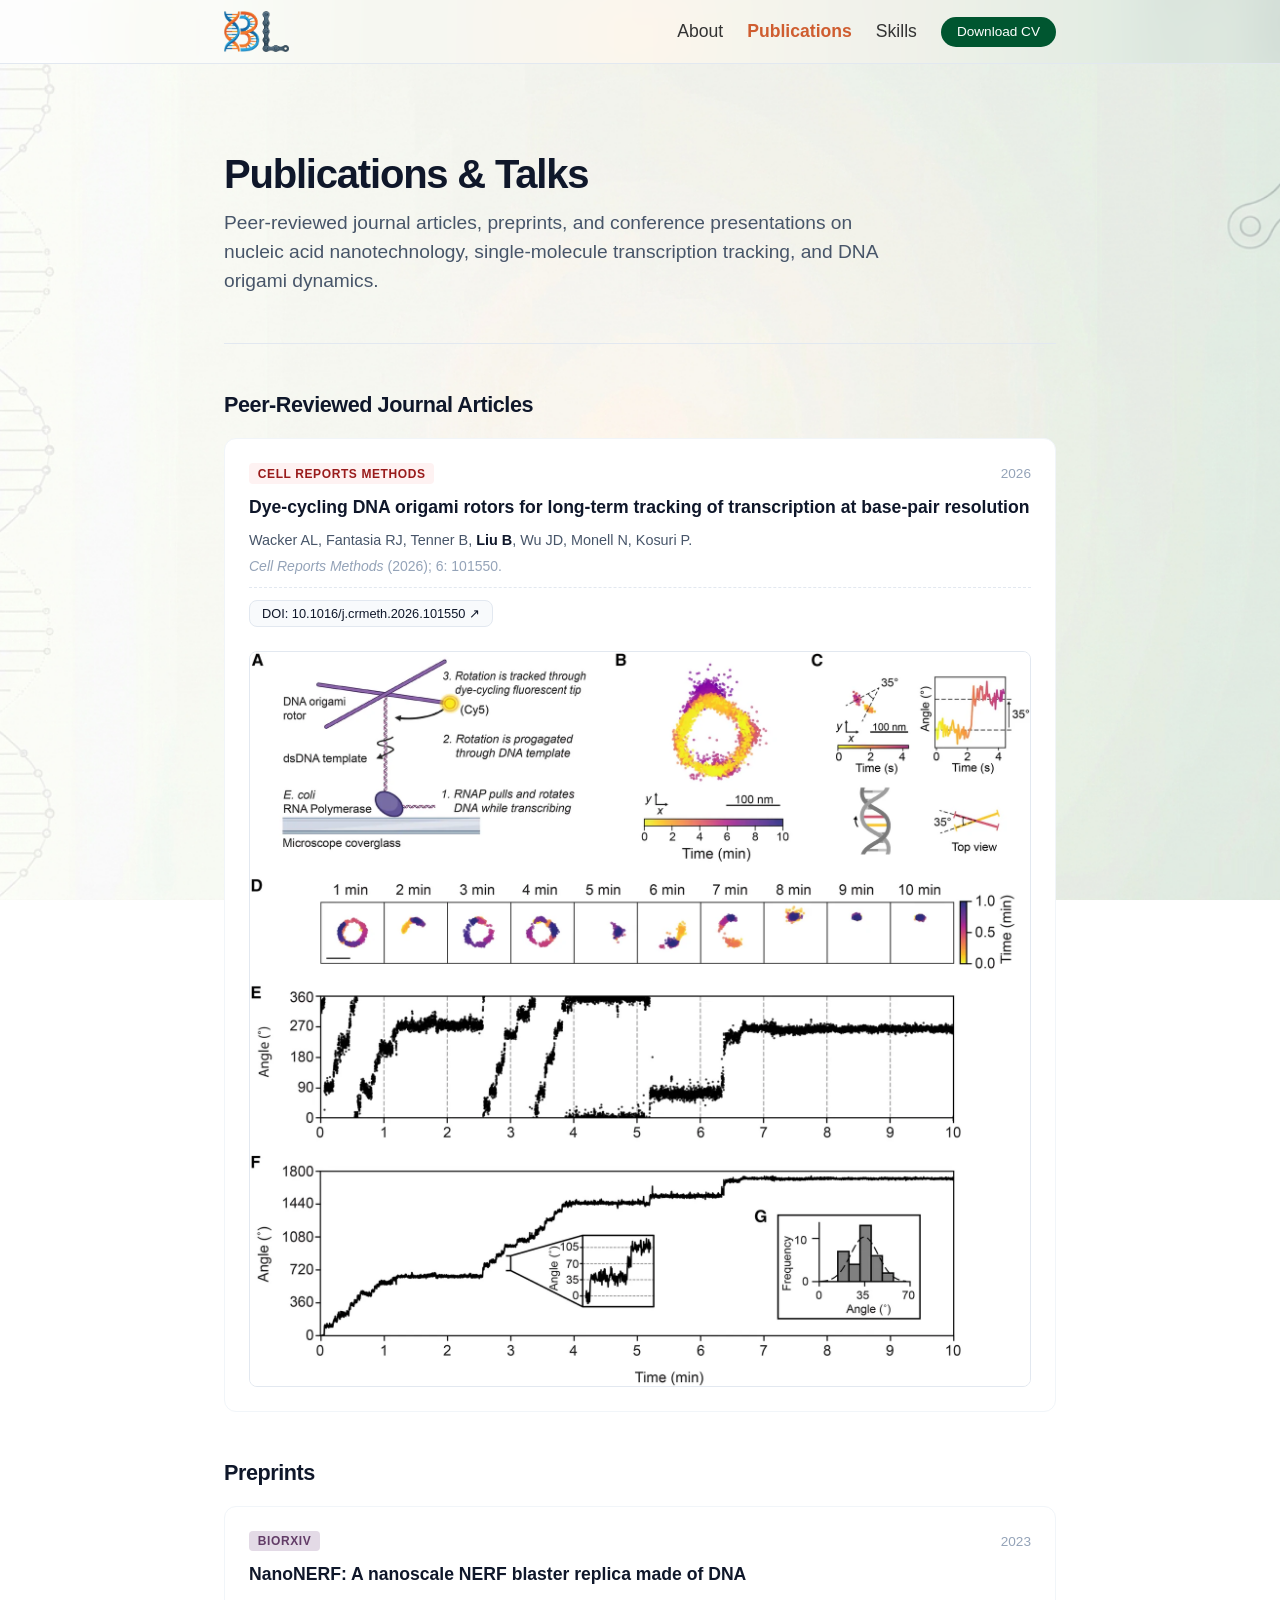
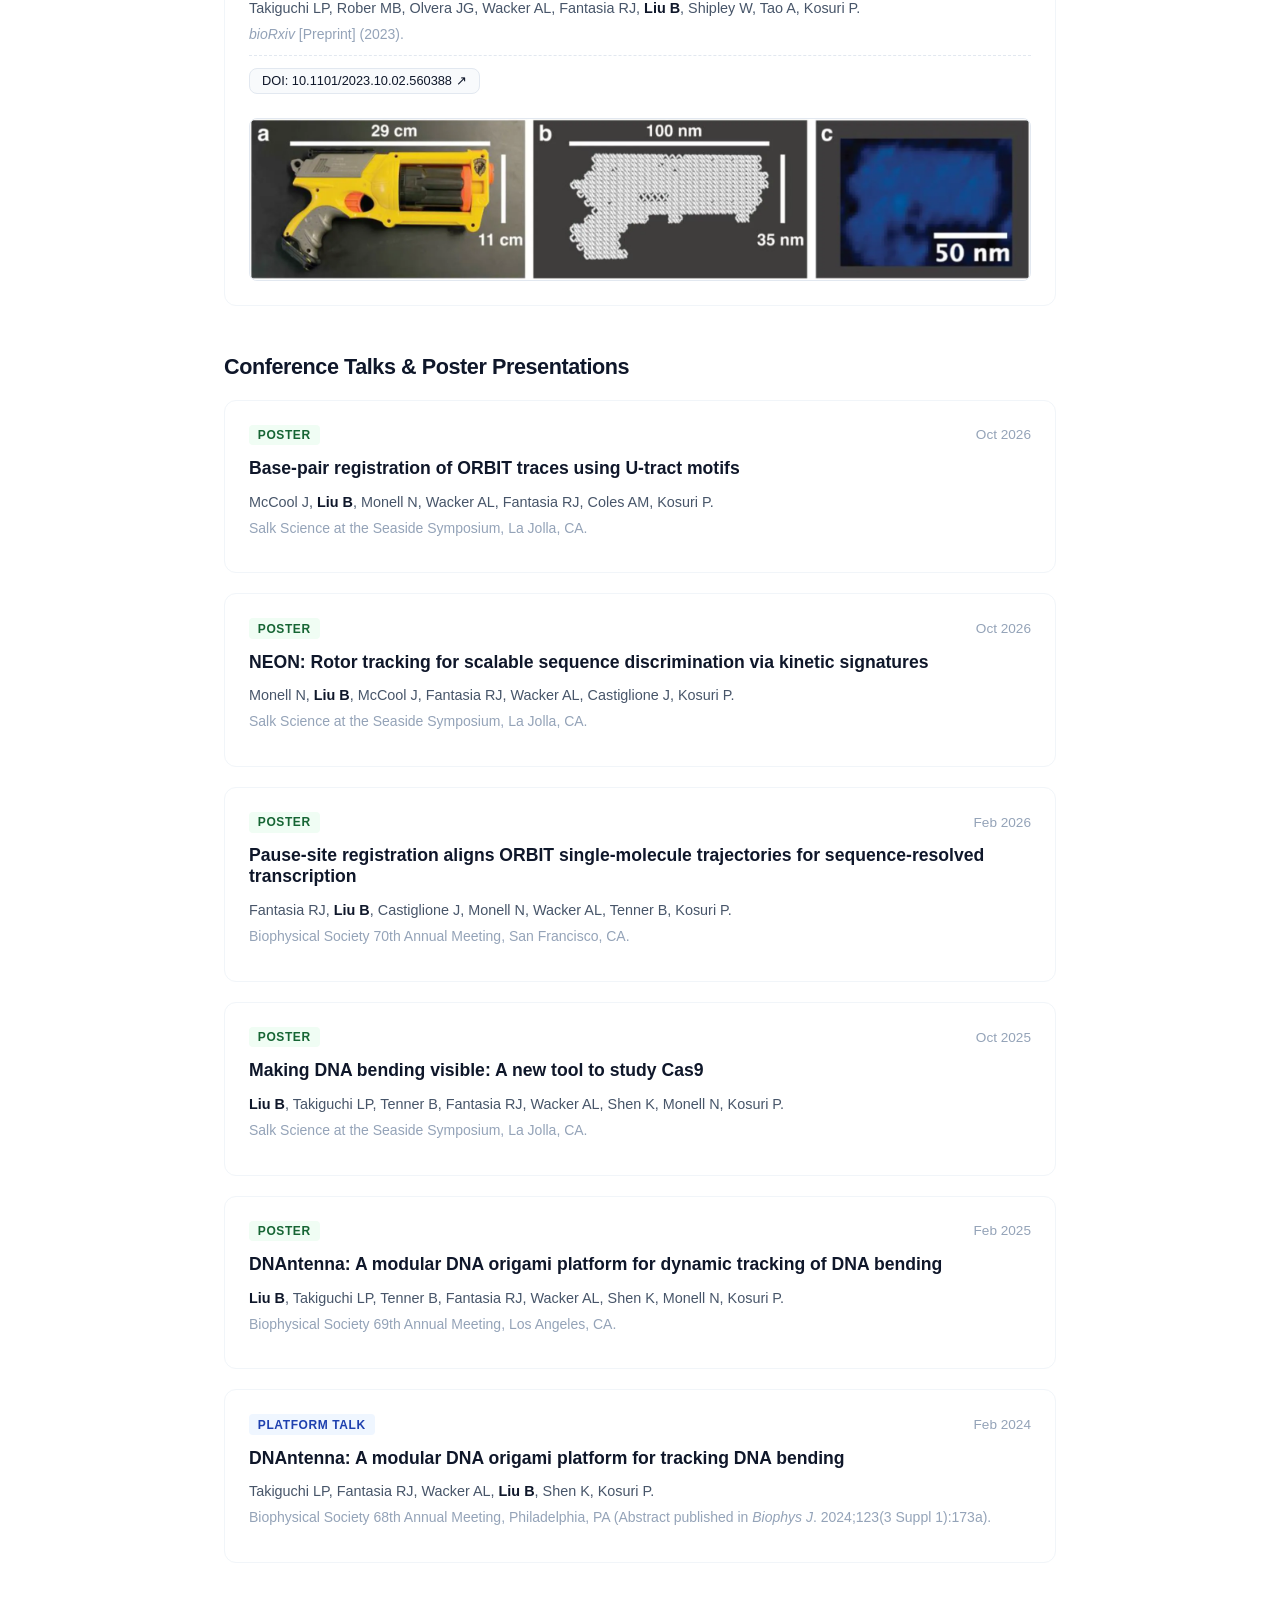
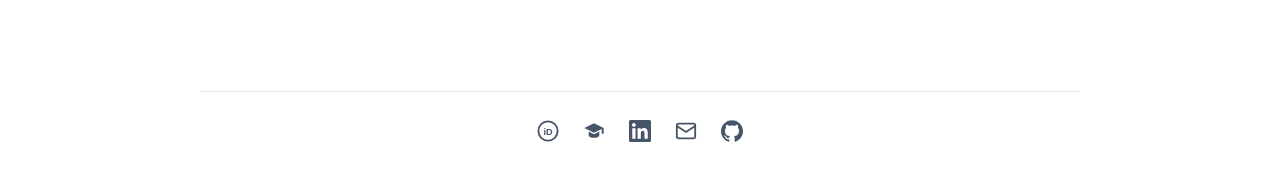
==== commit e1cc3f65: "Add social links footer and hero row" ====
--- a/publications.html
+++ b/publications.html
@@ -192,5 +192,15 @@
 
   </main>
 
+  <!-- Social & Profile Links -->
+  <footer class="site-footer">
+    <ul class="social-links">
+      <li><a href="https://orcid.org/0009-0004-8056-3141" target="_blank" rel="noopener" aria-label="ORCID"><svg viewBox="0 0 24 24" aria-hidden="true"><circle cx="12" cy="12" r="10.5" fill="none" stroke="currentColor" stroke-width="2"/><text x="12" y="16.5" text-anchor="middle" font-size="10" font-weight="700" fill="currentColor">iD</text></svg></a></li>
+      <li><a href="https://scholar.google.com/citations?hl=en&amp;user=kjTbtawAAAAJ" target="_blank" rel="noopener" aria-label="Google Scholar"><svg viewBox="0 0 24 24" aria-hidden="true"><path fill="currentColor" d="M12 3.5 1.5 8.7 12 13.9l8.4-4.15v5.2h2.1V8.7L12 3.5zM6.2 12.6v3.9c0 1.6 2.6 2.9 5.8 2.9s5.8-1.3 5.8-2.9v-3.9l-5.8 2.9-5.8-2.9z"/></svg></a></li>
+      <li><a href="https://www.linkedin.com/in/boyubarryliu/" target="_blank" rel="noopener" aria-label="LinkedIn"><svg viewBox="0 0 24 24" aria-hidden="true"><path fill="currentColor" d="M20.447 20.452h-3.554v-5.569c0-1.328-.027-3.037-1.852-3.037-1.853 0-2.136 1.445-2.136 2.939v5.667H9.351V9h3.414v1.561h.046c.477-.9 1.637-1.85 3.37-1.85 3.601 0 4.267 2.37 4.267 5.455v6.286zM5.337 7.433c-1.144 0-2.063-.926-2.063-2.065 0-1.138.92-2.063 2.063-2.063 1.14 0 2.064.925 2.064 2.063 0 1.139-.925 2.065-2.064 2.065zm1.782 13.019H3.555V9h3.564v11.452zM22.225 0H1.771C.792 0 0 .774 0 1.729v20.542C0 23.227.792 24 1.771 24h20.451C23.2 24 24 23.227 24 22.271V1.729C24 .774 23.2 0 22.225 0z"/></svg></a></li>
+      <li><a href="mailto:barryliuapp@gmail.com" aria-label="Email"><svg viewBox="0 0 24 24" aria-hidden="true"><rect x="2" y="4" width="20" height="16" rx="2" fill="none" stroke="currentColor" stroke-width="2"/><path d="M22 6.5 12 13 2 6.5" fill="none" stroke="currentColor" stroke-width="2" stroke-linecap="round" stroke-linejoin="round"/></svg></a></li>
+      <li><a href="https://github.com/boyubarryliu" target="_blank" rel="noopener" aria-label="GitHub"><svg viewBox="0 0 24 24" aria-hidden="true"><path fill="currentColor" d="M12 .297c-6.63 0-12 5.373-12 12 0 5.303 3.438 9.8 8.205 11.385.6.113.82-.258.82-.577 0-.285-.01-1.04-.015-2.04-3.338.724-4.042-1.61-4.042-1.61C4.422 18.07 3.633 17.7 3.633 17.7c-1.087-.744.084-.729.084-.729 1.205.084 1.838 1.236 1.838 1.236 1.07 1.835 2.809 1.305 3.495.998.108-.776.417-1.305.76-1.605-2.665-.3-5.466-1.332-5.466-5.93 0-1.31.465-2.38 1.235-3.22-.135-.303-.54-1.523.105-3.176 0 0 1.005-.322 3.3 1.23.96-.267 1.98-.399 3-.405 1.02.006 2.04.138 3 .405 2.28-1.552 3.285-1.23 3.285-1.23.645 1.653.24 2.873.12 3.176.765.84 1.23 1.91 1.23 3.22 0 4.61-2.805 5.625-5.475 5.92.42.36.81 1.096.81 2.22 0 1.606-.015 2.896-.015 3.286 0 .315.21.69.825.57C20.565 22.092 24 17.592 24 12.297c0-6.627-5.373-12-12-12"/></svg></a></li>
+    </ul>
+  </footer>
 </body>
 </html>
--- a/style.css
+++ b/style.css
@@ -462,3 +462,48 @@
   }
 }
 
+/* ==========================================================================
+   3. Footer & Social Links
+   ========================================================================== */
+.site-footer {
+  max-width: var(--max-width);
+  margin: 0 auto;
+  padding: 1.75rem 1.5rem 2.5rem;
+  border-top: 1px solid var(--border-color);
+}
+
+.social-links {
+  display: flex;
+  justify-content: center;
+  align-items: center;
+  gap: 1.5rem;
+  list-style: none;
+}
+
+.social-links a {
+  color: var(--text-secondary);
+  display: inline-flex;
+  transition: color 0.2s ease;
+}
+
+.social-links a:hover {
+  color: var(--text-primary);
+}
+
+.social-links svg {
+  width: 22px;
+  height: 22px;
+  display: block;
+}
+
+/* Social row under the hero photo (homepage) */
+.hero-social {
+  justify-content: flex-start;
+  gap: 1.25rem;
+  margin-bottom: 1rem;
+}
+
+.hero-social svg {
+  width: 20px;
+  height: 20px;
+}
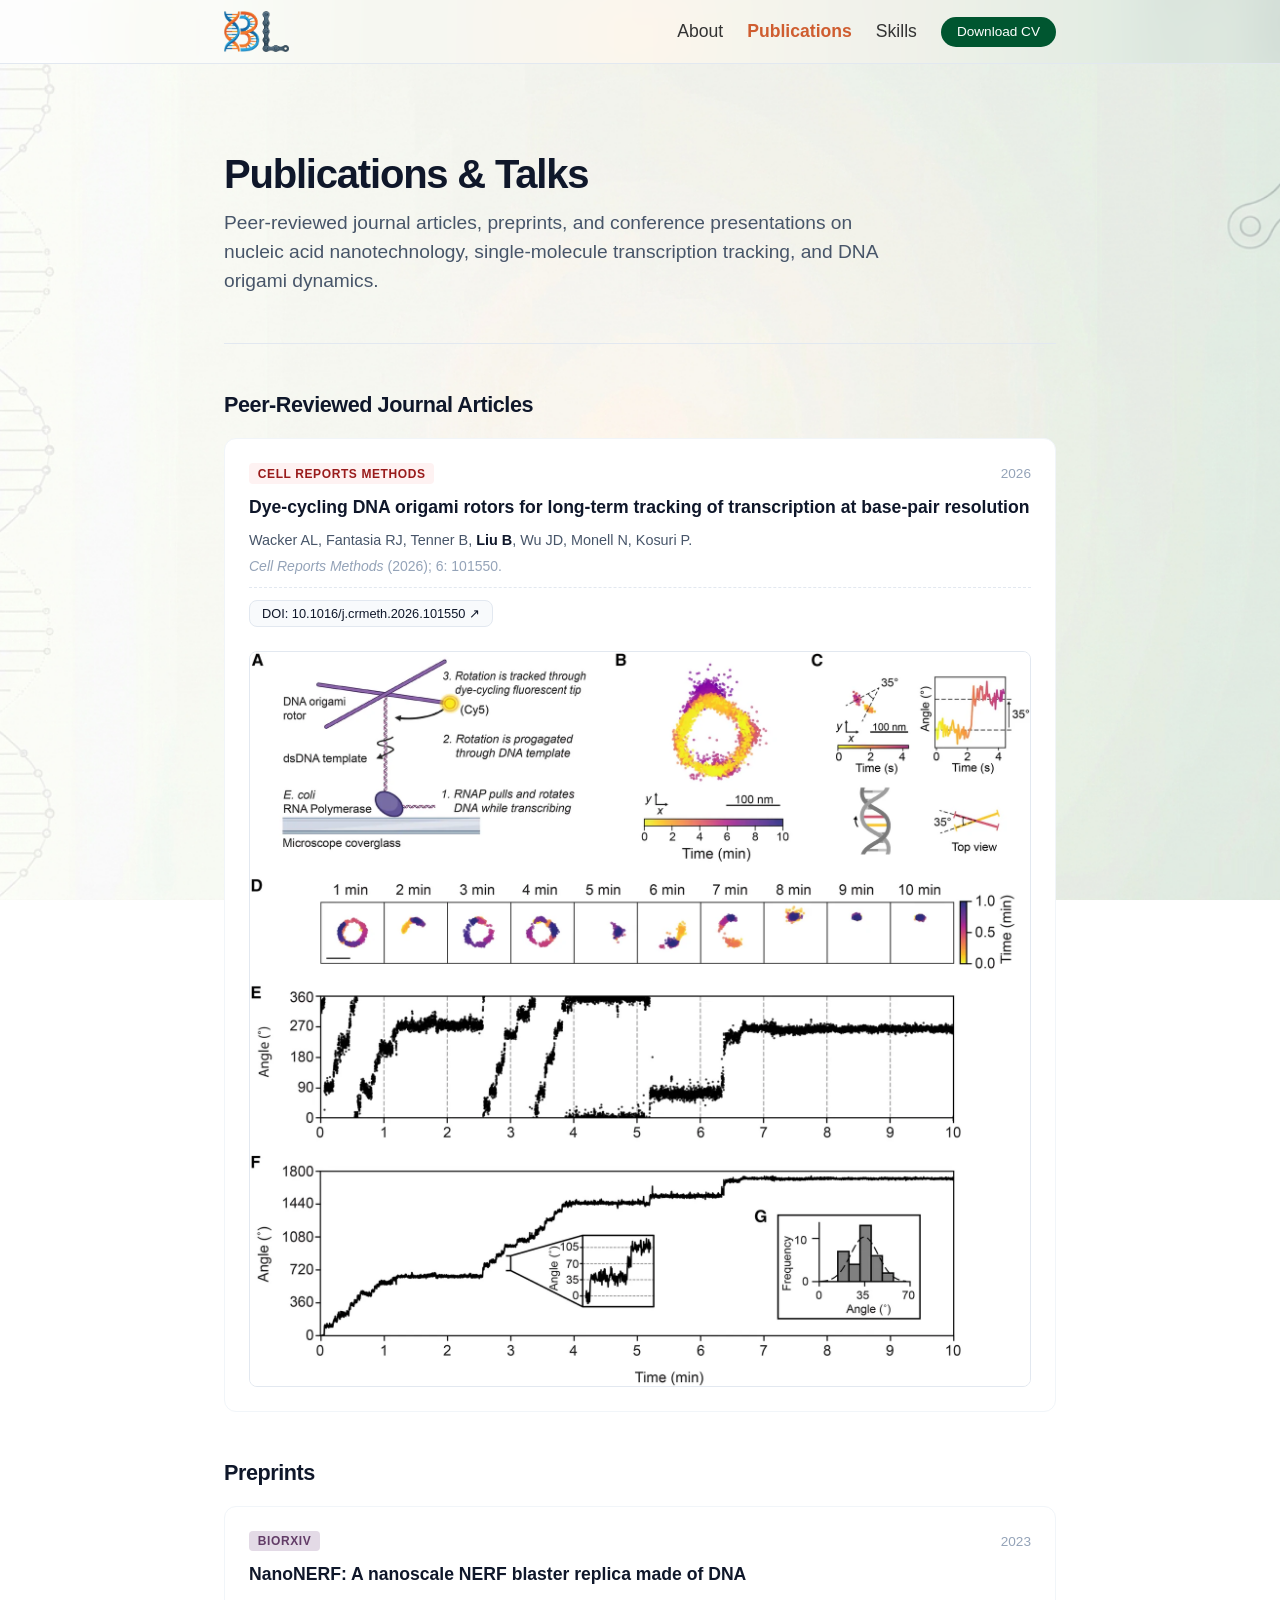
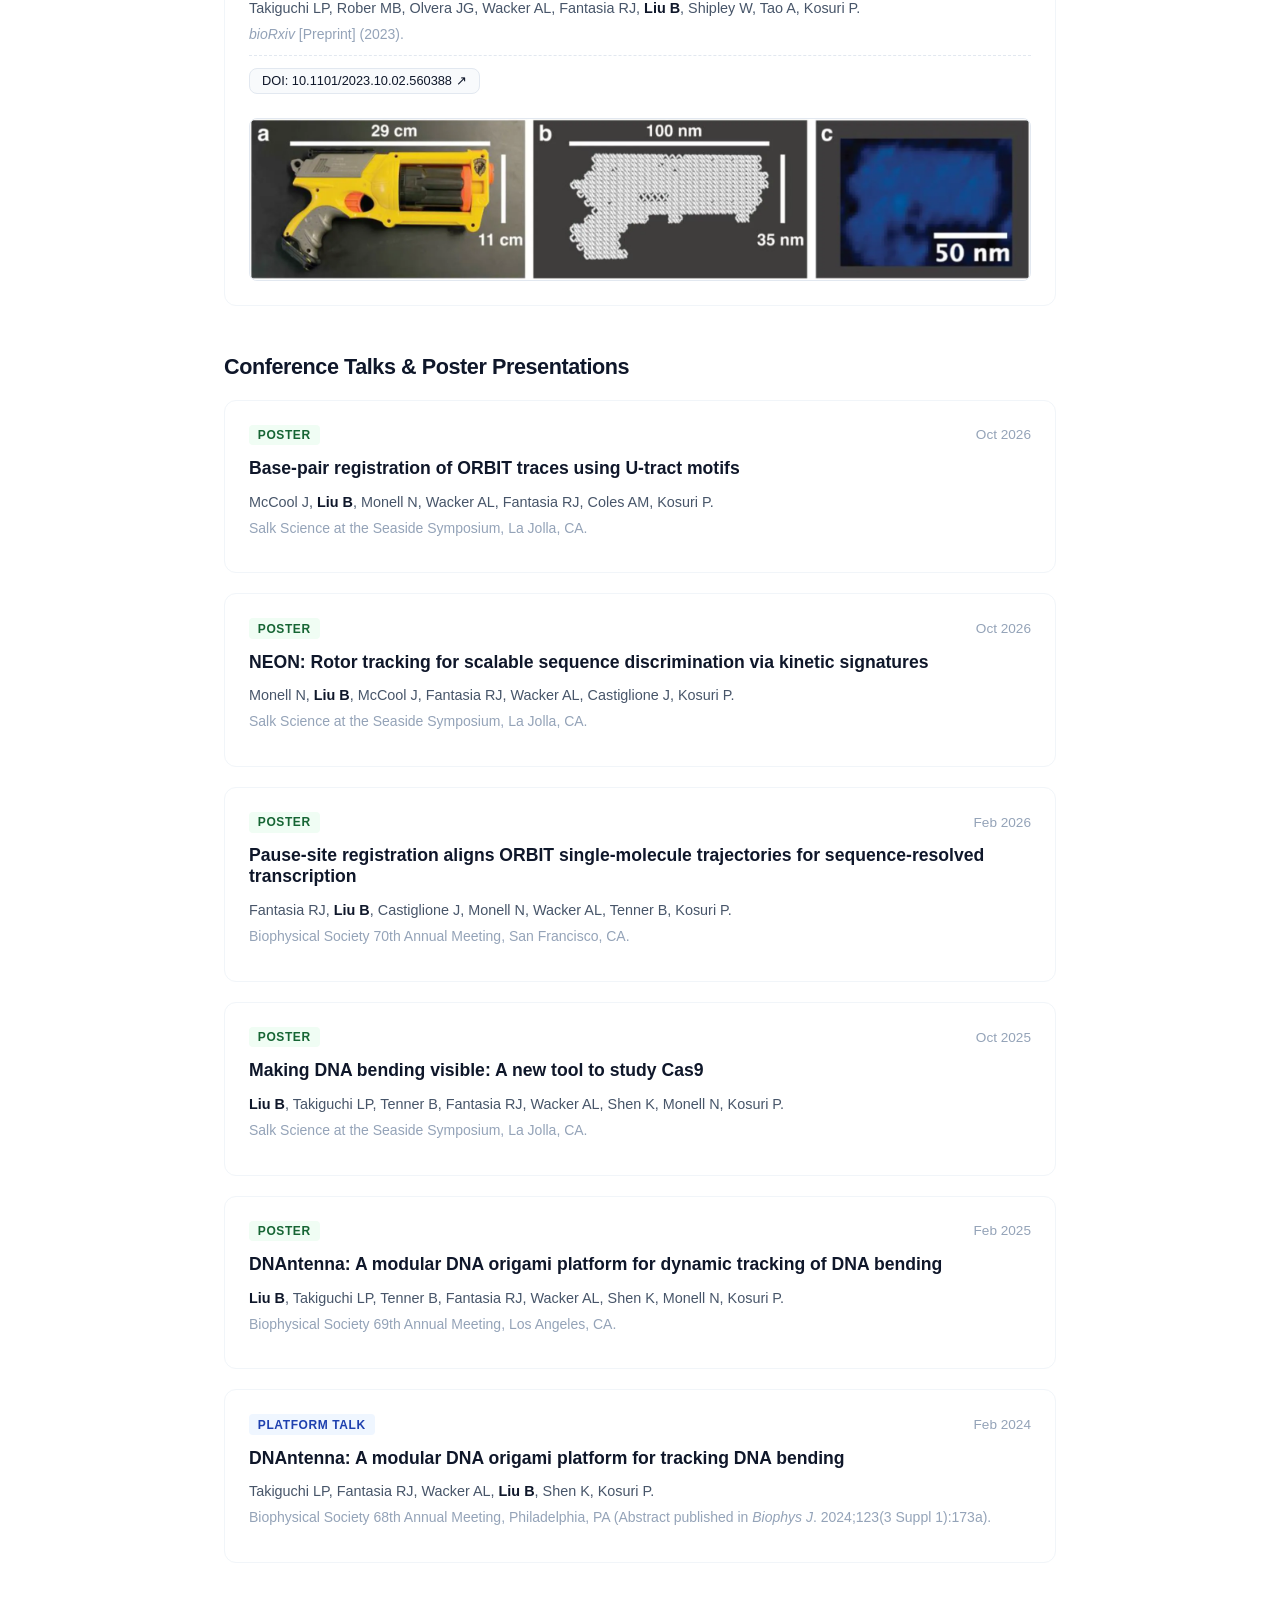
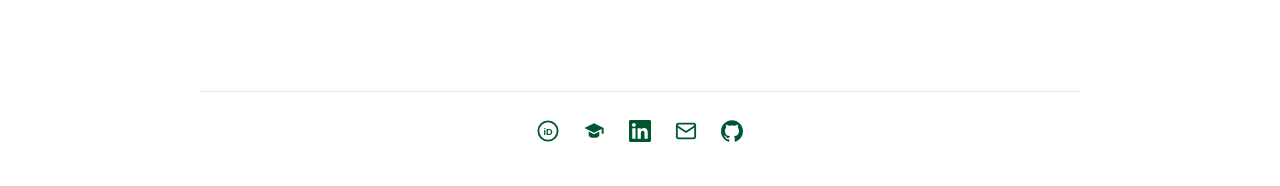
==== commit efea1f3f: "Green social icons, Gmail compose link, pinned icon sizes" ====
--- a/publications.html
+++ b/publications.html
@@ -195,11 +195,11 @@
   <!-- Social & Profile Links -->
   <footer class="site-footer">
     <ul class="social-links">
-      <li><a href="https://orcid.org/0009-0004-8056-3141" target="_blank" rel="noopener" aria-label="ORCID"><svg viewBox="0 0 24 24" aria-hidden="true"><circle cx="12" cy="12" r="10.5" fill="none" stroke="currentColor" stroke-width="2"/><text x="12" y="16.5" text-anchor="middle" font-size="10" font-weight="700" fill="currentColor">iD</text></svg></a></li>
-      <li><a href="https://scholar.google.com/citations?hl=en&amp;user=kjTbtawAAAAJ" target="_blank" rel="noopener" aria-label="Google Scholar"><svg viewBox="0 0 24 24" aria-hidden="true"><path fill="currentColor" d="M12 3.5 1.5 8.7 12 13.9l8.4-4.15v5.2h2.1V8.7L12 3.5zM6.2 12.6v3.9c0 1.6 2.6 2.9 5.8 2.9s5.8-1.3 5.8-2.9v-3.9l-5.8 2.9-5.8-2.9z"/></svg></a></li>
-      <li><a href="https://www.linkedin.com/in/boyubarryliu/" target="_blank" rel="noopener" aria-label="LinkedIn"><svg viewBox="0 0 24 24" aria-hidden="true"><path fill="currentColor" d="M20.447 20.452h-3.554v-5.569c0-1.328-.027-3.037-1.852-3.037-1.853 0-2.136 1.445-2.136 2.939v5.667H9.351V9h3.414v1.561h.046c.477-.9 1.637-1.85 3.37-1.85 3.601 0 4.267 2.37 4.267 5.455v6.286zM5.337 7.433c-1.144 0-2.063-.926-2.063-2.065 0-1.138.92-2.063 2.063-2.063 1.14 0 2.064.925 2.064 2.063 0 1.139-.925 2.065-2.064 2.065zm1.782 13.019H3.555V9h3.564v11.452zM22.225 0H1.771C.792 0 0 .774 0 1.729v20.542C0 23.227.792 24 1.771 24h20.451C23.2 24 24 23.227 24 22.271V1.729C24 .774 23.2 0 22.225 0z"/></svg></a></li>
-      <li><a href="mailto:barryliuapp@gmail.com" aria-label="Email"><svg viewBox="0 0 24 24" aria-hidden="true"><rect x="2" y="4" width="20" height="16" rx="2" fill="none" stroke="currentColor" stroke-width="2"/><path d="M22 6.5 12 13 2 6.5" fill="none" stroke="currentColor" stroke-width="2" stroke-linecap="round" stroke-linejoin="round"/></svg></a></li>
-      <li><a href="https://github.com/boyubarryliu" target="_blank" rel="noopener" aria-label="GitHub"><svg viewBox="0 0 24 24" aria-hidden="true"><path fill="currentColor" d="M12 .297c-6.63 0-12 5.373-12 12 0 5.303 3.438 9.8 8.205 11.385.6.113.82-.258.82-.577 0-.285-.01-1.04-.015-2.04-3.338.724-4.042-1.61-4.042-1.61C4.422 18.07 3.633 17.7 3.633 17.7c-1.087-.744.084-.729.084-.729 1.205.084 1.838 1.236 1.838 1.236 1.07 1.835 2.809 1.305 3.495.998.108-.776.417-1.305.76-1.605-2.665-.3-5.466-1.332-5.466-5.93 0-1.31.465-2.38 1.235-3.22-.135-.303-.54-1.523.105-3.176 0 0 1.005-.322 3.3 1.23.96-.267 1.98-.399 3-.405 1.02.006 2.04.138 3 .405 2.28-1.552 3.285-1.23 3.285-1.23.645 1.653.24 2.873.12 3.176.765.84 1.23 1.91 1.23 3.22 0 4.61-2.805 5.625-5.475 5.92.42.36.81 1.096.81 2.22 0 1.606-.015 2.896-.015 3.286 0 .315.21.69.825.57C20.565 22.092 24 17.592 24 12.297c0-6.627-5.373-12-12-12"/></svg></a></li>
+      <li><a href="https://orcid.org/0009-0004-8056-3141" target="_blank" rel="noopener" aria-label="ORCID"><svg viewBox="0 0 24 24" width="22" height="22" aria-hidden="true"><circle cx="12" cy="12" r="10.5" fill="none" stroke="currentColor" stroke-width="2"/><text x="12" y="16.5" text-anchor="middle" font-size="10" font-weight="700" fill="currentColor">iD</text></svg></a></li>
+      <li><a href="https://scholar.google.com/citations?hl=en&amp;user=kjTbtawAAAAJ" target="_blank" rel="noopener" aria-label="Google Scholar"><svg viewBox="0 0 24 24" width="22" height="22" aria-hidden="true"><path fill="currentColor" d="M12 3.5 1.5 8.7 12 13.9l8.4-4.15v5.2h2.1V8.7L12 3.5zM6.2 12.6v3.9c0 1.6 2.6 2.9 5.8 2.9s5.8-1.3 5.8-2.9v-3.9l-5.8 2.9-5.8-2.9z"/></svg></a></li>
+      <li><a href="https://www.linkedin.com/in/boyubarryliu/" target="_blank" rel="noopener" aria-label="LinkedIn"><svg viewBox="0 0 24 24" width="22" height="22" aria-hidden="true"><path fill="currentColor" d="M20.447 20.452h-3.554v-5.569c0-1.328-.027-3.037-1.852-3.037-1.853 0-2.136 1.445-2.136 2.939v5.667H9.351V9h3.414v1.561h.046c.477-.9 1.637-1.85 3.37-1.85 3.601 0 4.267 2.37 4.267 5.455v6.286zM5.337 7.433c-1.144 0-2.063-.926-2.063-2.065 0-1.138.92-2.063 2.063-2.063 1.14 0 2.064.925 2.064 2.063 0 1.139-.925 2.065-2.064 2.065zm1.782 13.019H3.555V9h3.564v11.452zM22.225 0H1.771C.792 0 0 .774 0 1.729v20.542C0 23.227.792 24 1.771 24h20.451C23.2 24 24 23.227 24 22.271V1.729C24 .774 23.2 0 22.225 0z"/></svg></a></li>
+      <li><a href="https://mail.google.com/mail/?view=cm&amp;fs=1&amp;to=barryliuapp@gmail.com" target="_blank" rel="noopener" aria-label="Gmail"><svg viewBox="0 0 24 24" width="22" height="22" aria-hidden="true"><rect x="2" y="4" width="20" height="16" rx="2" fill="none" stroke="currentColor" stroke-width="2"/><path d="M22 6.5 12 13 2 6.5" fill="none" stroke="currentColor" stroke-width="2" stroke-linecap="round" stroke-linejoin="round"/></svg></a></li>
+      <li><a href="https://github.com/boyubarryliu" target="_blank" rel="noopener" aria-label="GitHub"><svg viewBox="0 0 24 24" width="22" height="22" aria-hidden="true"><path fill="currentColor" d="M12 .297c-6.63 0-12 5.373-12 12 0 5.303 3.438 9.8 8.205 11.385.6.113.82-.258.82-.577 0-.285-.01-1.04-.015-2.04-3.338.724-4.042-1.61-4.042-1.61C4.422 18.07 3.633 17.7 3.633 17.7c-1.087-.744.084-.729.084-.729 1.205.084 1.838 1.236 1.838 1.236 1.07 1.835 2.809 1.305 3.495.998.108-.776.417-1.305.76-1.605-2.665-.3-5.466-1.332-5.466-5.93 0-1.31.465-2.38 1.235-3.22-.135-.303-.54-1.523.105-3.176 0 0 1.005-.322 3.3 1.23.96-.267 1.98-.399 3-.405 1.02.006 2.04.138 3 .405 2.28-1.552 3.285-1.23 3.285-1.23.645 1.653.24 2.873.12 3.176.765.84 1.23 1.91 1.23 3.22 0 4.61-2.805 5.625-5.475 5.92.42.36.81 1.096.81 2.22 0 1.606-.015 2.896-.015 3.286 0 .315.21.69.825.57C20.565 22.092 24 17.592 24 12.297c0-6.627-5.373-12-12-12"/></svg></a></li>
     </ul>
   </footer>
 </body>
--- a/style.css
+++ b/style.css
@@ -481,13 +481,13 @@
 }
 
 .social-links a {
-  color: var(--text-secondary);
+  color: #005630;
   display: inline-flex;
   transition: color 0.2s ease;
 }
 
 .social-links a:hover {
-  color: var(--text-primary);
+  color: #004225;
 }
 
 .social-links svg {
